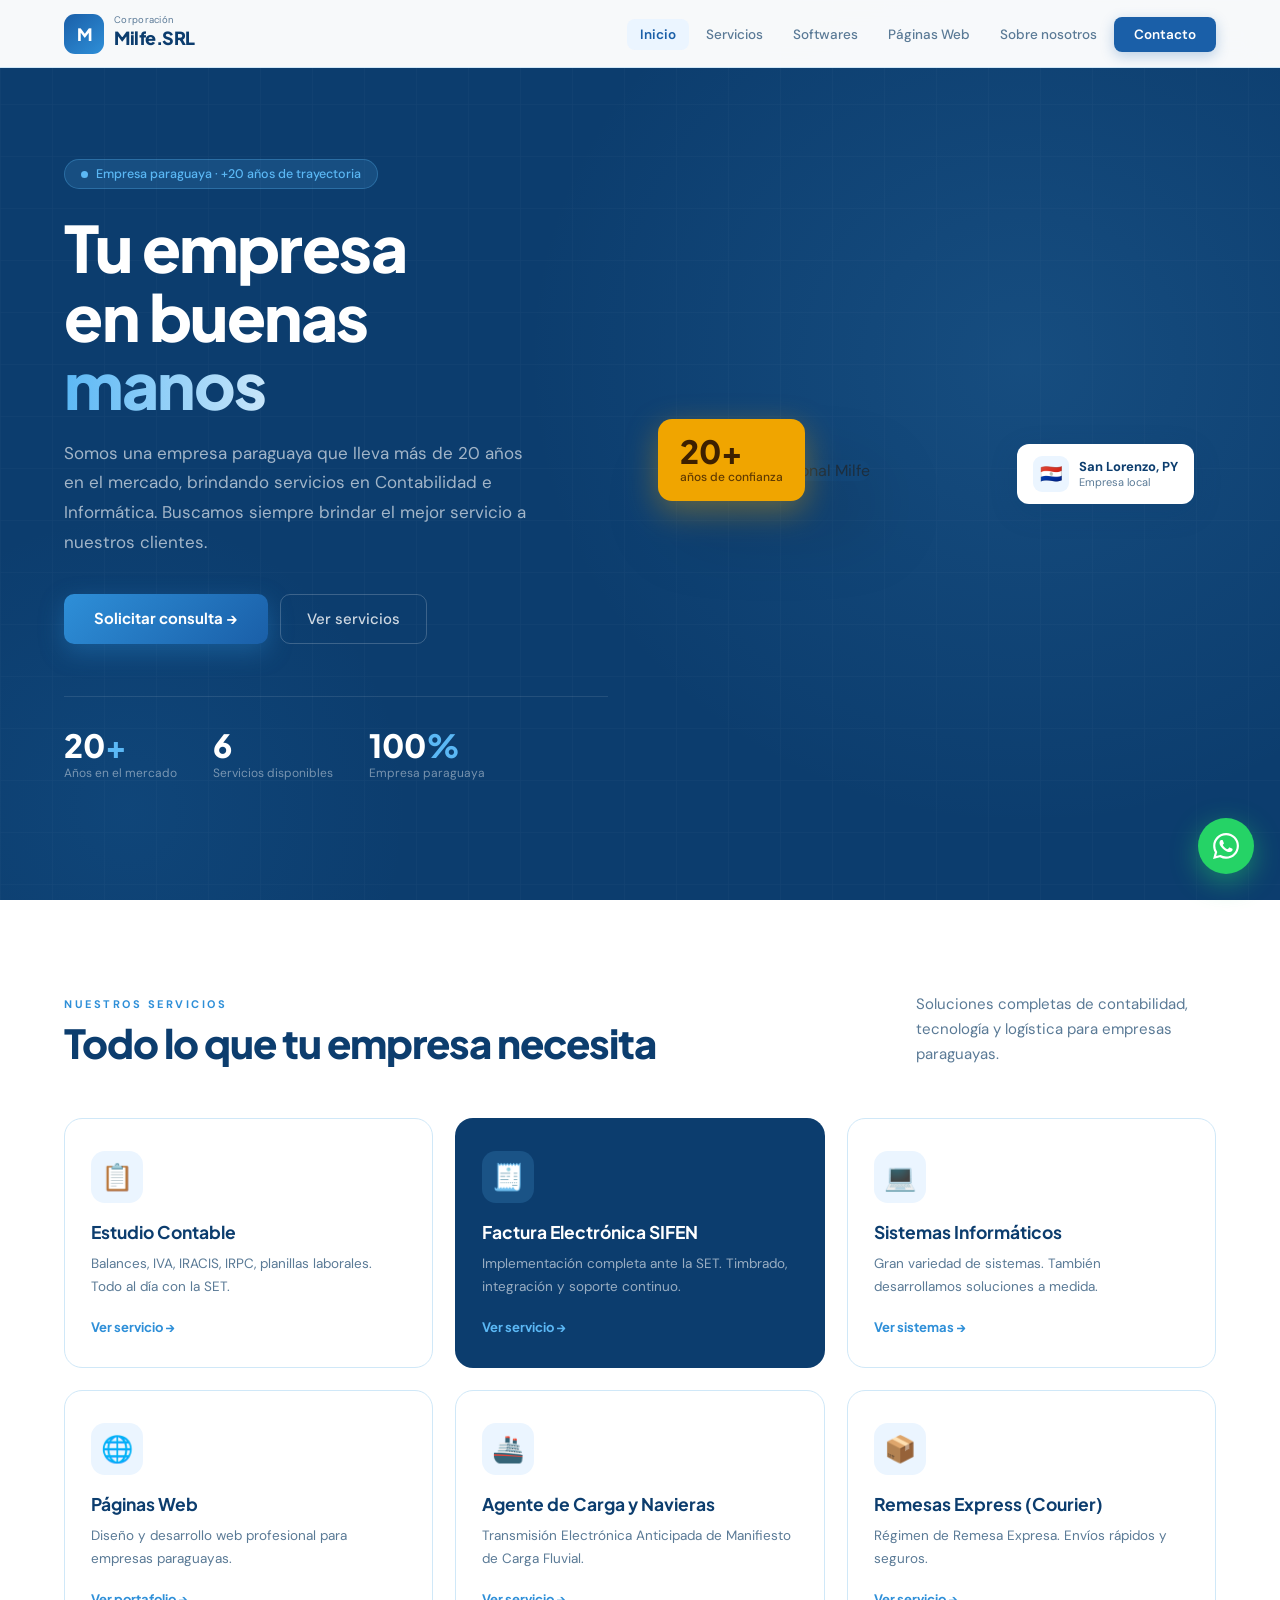
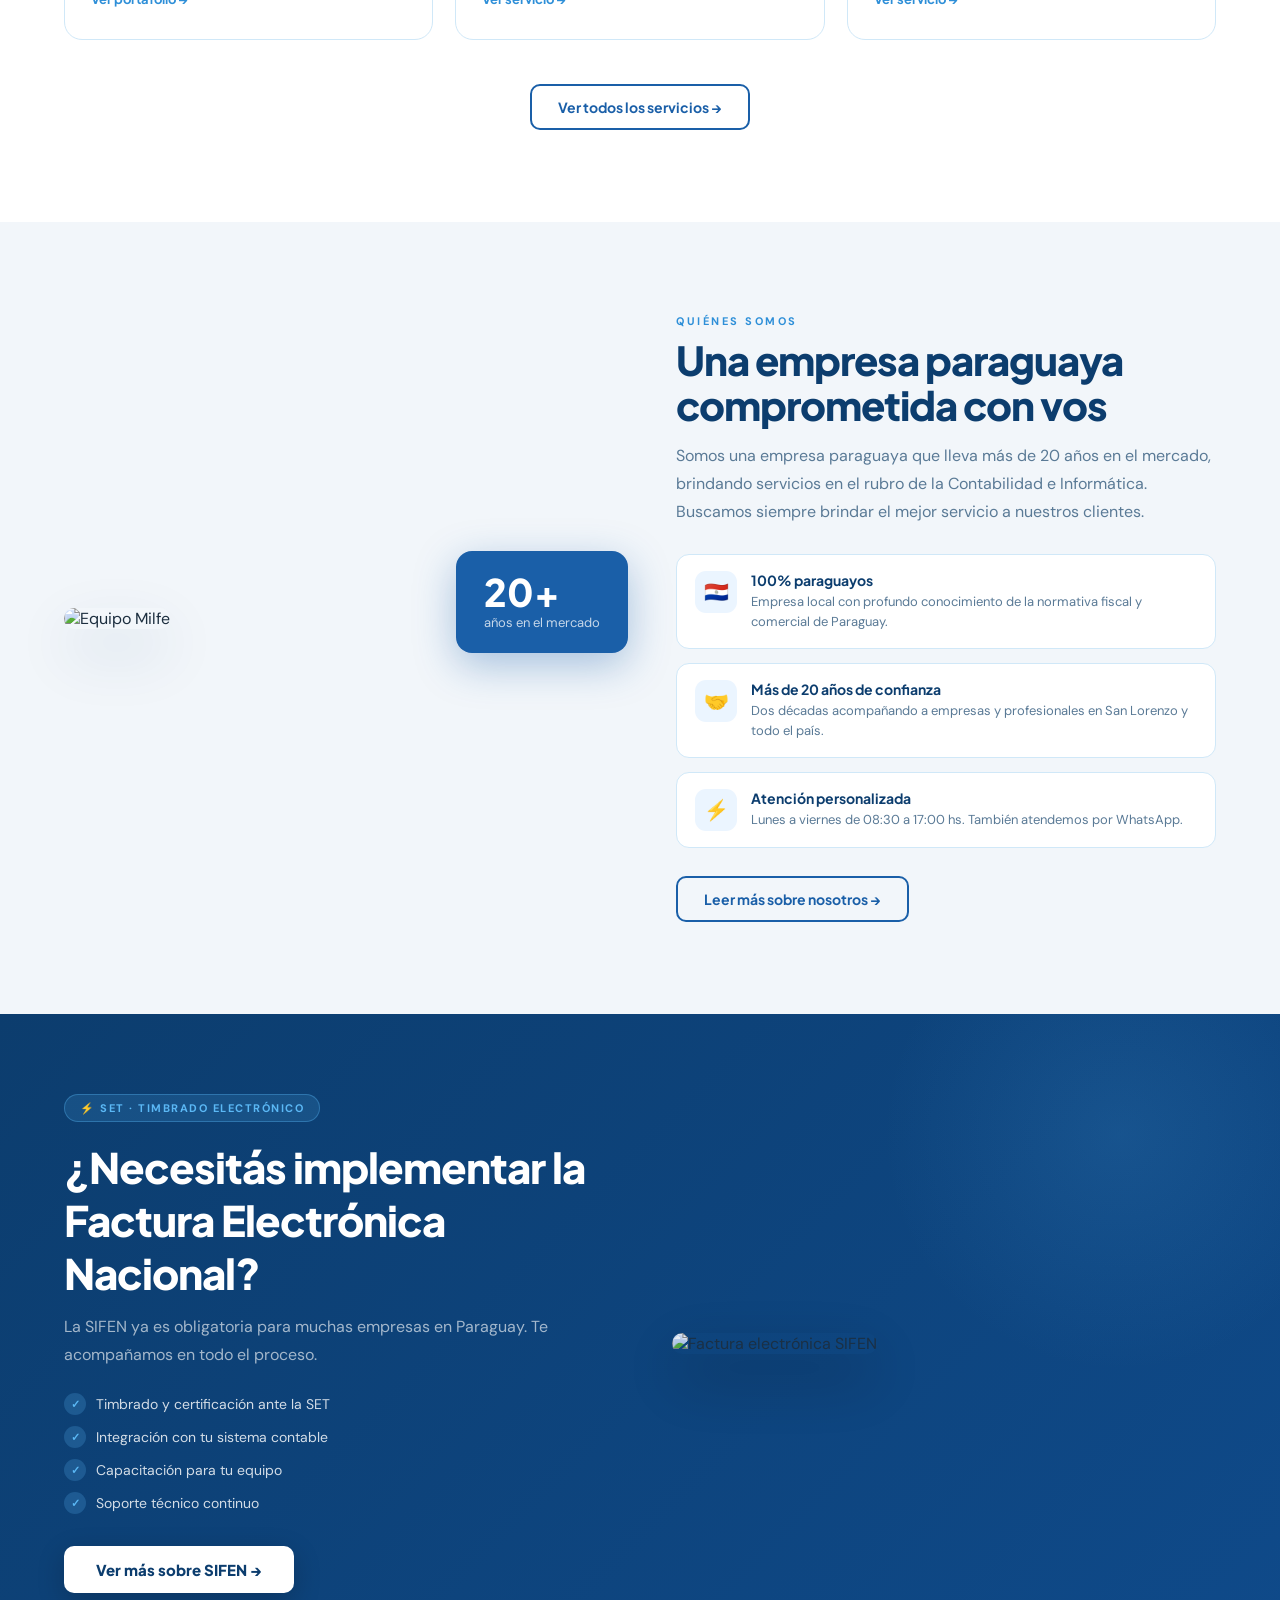
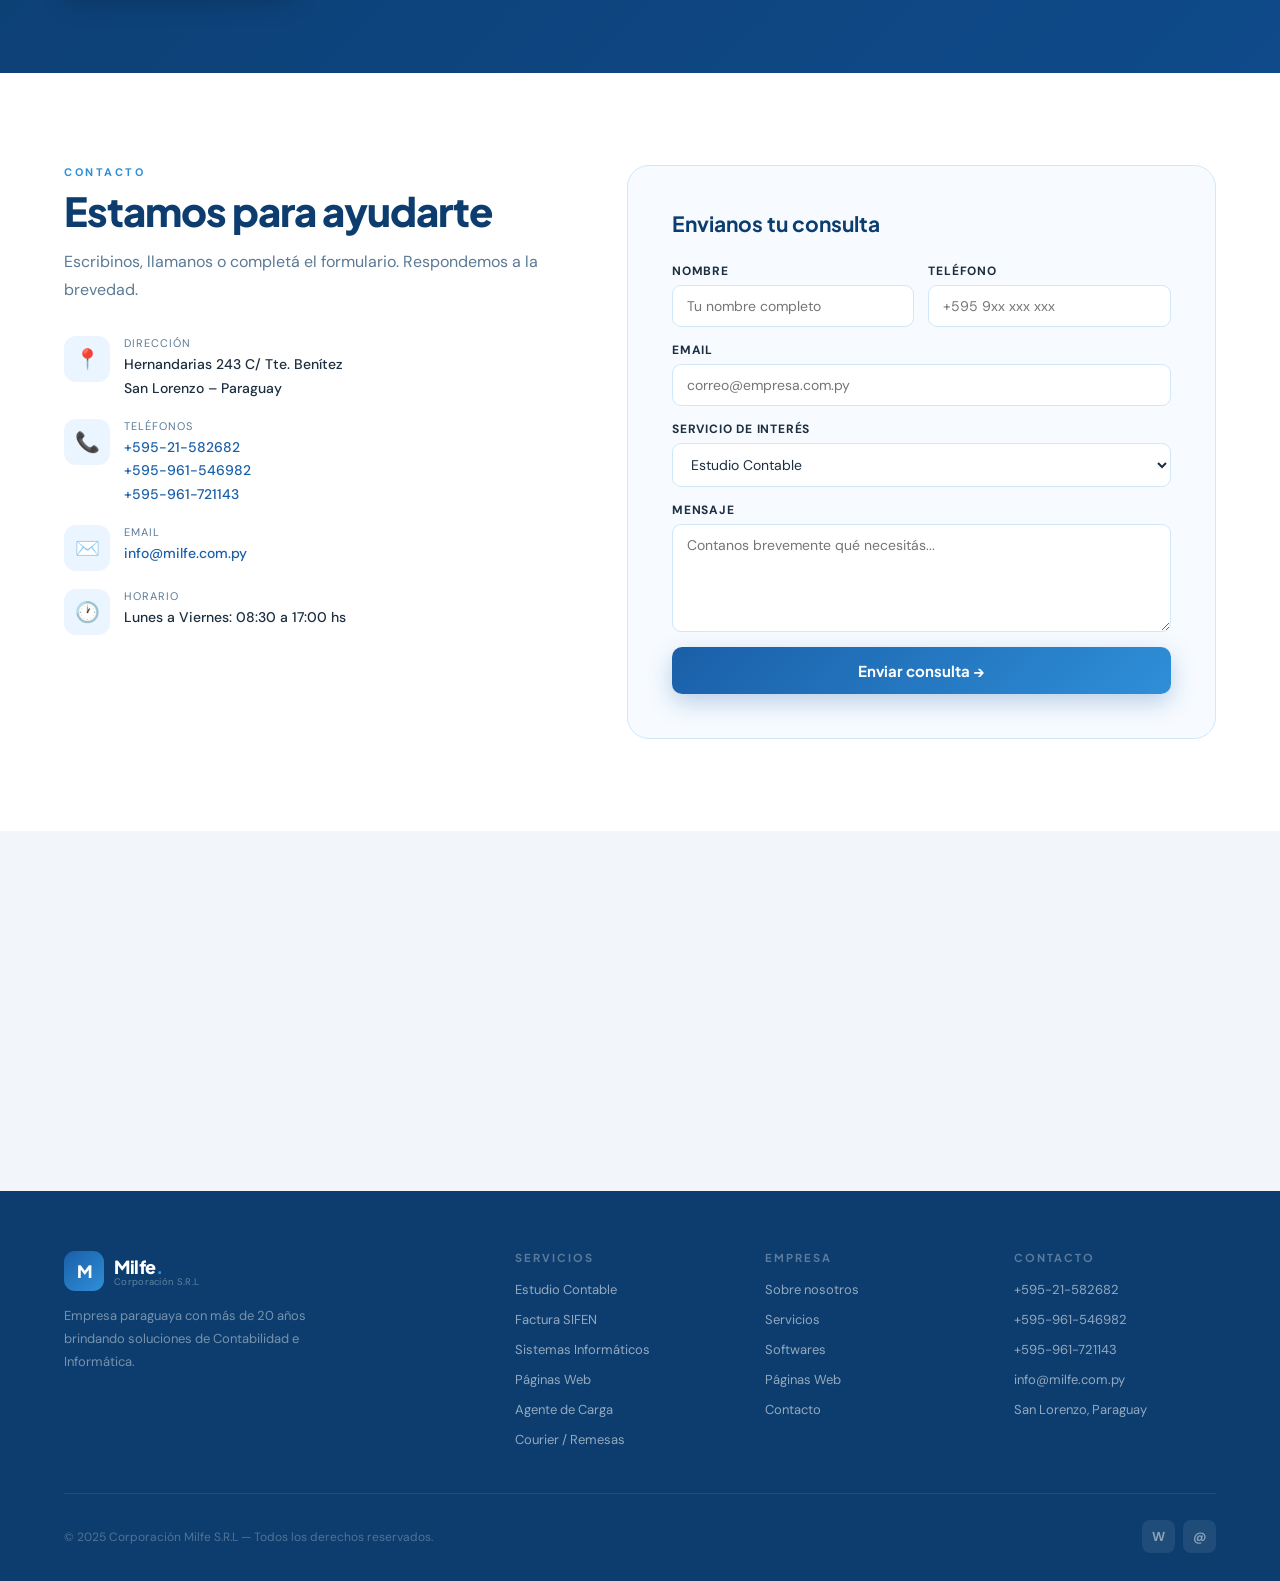
==== index.html @ 21659ebb "Change logo-sub class to logo-sub1 in index.html" ====
<!DOCTYPE html>
<html lang="es">
<head>
<meta charset="UTF-8">
<meta name="viewport" content="width=device-width, initial-scale=1.0">
<meta name="description" content="Corporación Milfe S.R.L - Más de 20 años brindando servicios de Contabilidad, Informática, SIFEN y desarrollo web en Paraguay.">
<title>Inicio | Corporación Milfe S.R.L</title>
<link rel="preconnect" href="https://fonts.googleapis.com">
<link href="https://fonts.googleapis.com/css2?family=Plus+Jakarta+Sans:wght@400;500;600;700;800&family=DM+Sans:ital,wght@0,300;0,400;0,500;1,400&display=swap" rel="stylesheet">
<link rel="stylesheet" href="milfe.css">
</head>
<body>
<a href="https://wa.me/595961546982" class="wa" target="_blank" title="WhatsApp">
  <svg viewBox="0 0 24 24"><path d="M17.472 14.382c-.297-.149-1.758-.867-2.03-.967-.273-.099-.471-.148-.67.15-.197.297-.767.966-.94 1.164-.173.199-.347.223-.644.075-.297-.15-1.255-.463-2.39-1.475-.883-.788-1.48-1.761-1.653-2.059-.173-.297-.018-.458.13-.606.134-.133.298-.347.446-.52.149-.174.198-.298.298-.497.099-.198.05-.371-.025-.52-.075-.149-.669-1.612-.916-2.207-.242-.579-.487-.5-.669-.51-.173-.008-.371-.01-.57-.01-.198 0-.52.074-.792.372-.272.297-1.04 1.016-1.04 2.479 0 1.462 1.065 2.875 1.213 3.074.149.198 2.096 3.2 5.077 4.487.709.306 1.262.489 1.694.625.712.227 1.36.195 1.871.118.571-.085 1.758-.719 2.006-1.413.248-.694.248-1.289.173-1.413-.074-.124-.272-.198-.57-.347m-5.421 7.403h-.004a9.87 9.87 0 01-5.031-1.378l-.361-.214-3.741.982.998-3.648-.235-.374a9.86 9.86 0 01-1.51-5.26c.001-5.45 4.436-9.884 9.888-9.884 2.64 0 5.122 1.03 6.988 2.898a9.825 9.825 0 012.893 6.994c-.003 5.45-4.437 9.884-9.885 9.884m8.413-18.297A11.815 11.815 0 0012.05 0C5.495 0 .16 5.335.157 11.892c0 2.096.547 4.142 1.588 5.945L.057 24l6.305-1.654a11.882 11.882 0 005.683 1.448h.005c6.554 0 11.89-5.335 11.893-11.893a11.821 11.821 0 00-3.48-8.413z"/></svg>
</a>

<nav id="nav">
  <a href="index.html" class="logo">
    <div class="logo-mark">M</div>
    <div>
      <span class="logo-sub">Corporación</span>
      <span class="logo-text">Milfe.<span class="logo-sub1">SRL</span></span>
    </div>
  </a>
  <ul class="nav-menu" id="navMenu">
    <li><a href="index.html" class="active">Inicio</a></li>
    <li><a href="servicios.html">Servicios</a></li>
    <li><a href="softwares.html">Softwares</a></li>
    <li><a href="paginas-web.html">Páginas Web</a></li>
    <li><a href="sobre-nosotros.html">Sobre nosotros</a></li>
    <li><a href="#contacto" class="nav-cta">Contacto</a></li>
  </ul>
  <div class="hamburger" id="hbg" onclick="toggleNav()">
    <span></span><span></span><span></span>
  </div>
</nav>

<!-- HERO -->
<section id="hero">
  <div class="hero-glow"></div>
  <div class="hero-grid-bg"></div>
  <div class="hero-left">
    <div class="hero-pill">
      <span class="hero-pill-dot"></span>
      Empresa paraguaya · +20 años de trayectoria
    </div>
    <h1>Tu empresa<br>en buenas<br><span>manos</span></h1>
    <p>Somos una empresa paraguaya que lleva más de 20 años en el mercado, brindando servicios en Contabilidad e Informática. Buscamos siempre brindar el mejor servicio a nuestros clientes.</p>
    <div class="hero-btns">
      <a href="#contacto" class="btn-primary-main">Solicitar consulta →</a>
      <a href="servicios.html" class="btn-ghost-main">Ver servicios</a>
    </div>
    <div class="hero-stats">
      <div><div class="stat-n">20<em>+</em></div><div class="stat-l">Años en el mercado</div></div>
      <div><div class="stat-n">6</div><div class="stat-l">Servicios disponibles</div></div>
      <div><div class="stat-n">100<em>%</em></div><div class="stat-l">Empresa paraguaya</div></div>
    </div>
  </div>
  <div class="hero-right">
    <div class="hero-img-wrap">
      <img src="https://images.unsplash.com/photo-1521791136064-7986c2920216?w=900&q=85" alt="Equipo profesional Milfe">
      <div class="hero-badge-float"><div class="hbf-n">20+</div><div class="hbf-l">años de confianza</div></div>
      <div class="hero-trust">
        <div class="ht-ico">🇵🇾</div>
        <div><div class="ht-t">San Lorenzo, PY</div><div class="ht-s">Empresa local</div></div>
      </div>
    </div>
  </div>
</section>

<!-- SERVICIOS PREVIEW -->
<section id="servicios-preview">
  <div class="wrap">
    <div class="svc-top">
      <div>
        <span class="sec-tag">Nuestros servicios</span>
        <h2 class="sec-h">Todo lo que tu empresa necesita</h2>
      </div>
      <p style="max-width:300px;font-size:15px;color:var(--muted);line-height:1.65">Soluciones completas de contabilidad, tecnología y logística para empresas paraguayas.</p>
    </div>
    <div class="svc-grid">
      <a href="servicios.html#contable" class="svc-card reveal">
        <div class="svc-ico">📋</div>
        <h3>Estudio Contable</h3>
        <p>Balances, IVA, IRACIS, IRPC, planillas laborales. Todo al día con la SET.</p>
        <span class="svc-link">Ver servicio →</span>
      </a>
      <a href="servicios.html#sifen" class="svc-card featured reveal">
        <div class="svc-ico">🧾</div>
        <h3>Factura Electrónica SIFEN</h3>
        <p>Implementación completa ante la SET. Timbrado, integración y soporte continuo.</p>
        <span class="svc-link">Ver servicio →</span>
      </a>
      <a href="softwares.html" class="svc-card reveal">
        <div class="svc-ico">💻</div>
        <h3>Sistemas Informáticos</h3>
        <p>Gran variedad de sistemas. También desarrollamos soluciones a medida.</p>
        <span class="svc-link">Ver sistemas →</span>
      </a>
      <a href="paginas-web.html" class="svc-card reveal">
        <div class="svc-ico">🌐</div>
        <h3>Páginas Web</h3>
        <p>Diseño y desarrollo web profesional para empresas paraguayas.</p>
        <span class="svc-link">Ver portafolio →</span>
      </a>
      <a href="servicios.html#carga" class="svc-card reveal">
        <div class="svc-ico">🚢</div>
        <h3>Agente de Carga y Navieras</h3>
        <p>Transmisión Electrónica Anticipada de Manifiesto de Carga Fluvial.</p>
        <span class="svc-link">Ver servicio →</span>
      </a>
      <a href="servicios.html#courier" class="svc-card reveal">
        <div class="svc-ico">📦</div>
        <h3>Remesas Express (Courier)</h3>
        <p>Régimen de Remesa Expresa. Envíos rápidos y seguros.</p>
        <span class="svc-link">Ver servicio →</span>
      </a>
    </div>
    <div style="text-align:center;margin-top:44px">
      <a href="servicios.html" class="btn-outline-blue">Ver todos los servicios →</a>
    </div>
  </div>
</section>

<!-- SOBRE NOSOTROS PREVIEW -->
<section id="nosotros-preview" style="background:var(--warm)">
  <div class="wrap">
    <div class="nos-grid">
      <div class="nos-img-wrap reveal">
        <img src="https://images.unsplash.com/photo-1600880292203-757bb62b4baf?w=800&q=80" alt="Equipo Milfe">
        <div class="nos-float"><div class="nf-n">20+</div><div class="nf-l">años en el mercado</div></div>
      </div>
      <div class="reveal">
        <span class="sec-tag">Quiénes somos</span>
        <h2 class="sec-h">Una empresa paraguaya comprometida con vos</h2>
        <p class="sec-p">Somos una empresa paraguaya que lleva más de 20 años en el mercado, brindando servicios en el rubro de la Contabilidad e Informática. Buscamos siempre brindar el mejor servicio a nuestros clientes.</p>
        <div class="pillars">
          <div class="pillar">
            <div class="pl-ico">🇵🇾</div>
            <div><h4>100% paraguayos</h4><p>Empresa local con profundo conocimiento de la normativa fiscal y comercial de Paraguay.</p></div>
          </div>
          <div class="pillar">
            <div class="pl-ico">🤝</div>
            <div><h4>Más de 20 años de confianza</h4><p>Dos décadas acompañando a empresas y profesionales en San Lorenzo y todo el país.</p></div>
          </div>
          <div class="pillar">
            <div class="pl-ico">⚡</div>
            <div><h4>Atención personalizada</h4><p>Lunes a viernes de 08:30 a 17:00 hs. También atendemos por WhatsApp.</p></div>
          </div>
        </div>
        <a href="sobre-nosotros.html" class="btn-outline-blue" style="margin-top:28px;display:inline-flex">Leer más sobre nosotros →</a>
      </div>
    </div>
  </div>
</section>

<!-- SIFEN BANNER -->
<section id="sifen-banner" style="background:linear-gradient(135deg,var(--navy) 0%,#0F4A8A 100%);padding:80px 5%;position:relative;overflow:hidden">
  <div style="position:absolute;top:-120px;right:-80px;width:480px;height:480px;border-radius:50%;background:radial-gradient(circle,rgba(91,184,245,.12) 0%,transparent 70%)"></div>
  <div class="wrap">
    <div class="sifen-inner">
      <div class="reveal">
        <div class="sifen-tag">⚡ SET · Timbrado electrónico</div>
        <h2>¿Necesitás implementar la Factura Electrónica Nacional?</h2>
        <p>La SIFEN ya es obligatoria para muchas empresas en Paraguay. Te acompañamos en todo el proceso.</p>
        <div class="sifen-checks">
          <div class="sc">Timbrado y certificación ante la SET</div>
          <div class="sc">Integración con tu sistema contable</div>
          <div class="sc">Capacitación para tu equipo</div>
          <div class="sc">Soporte técnico continuo</div>
        </div>
        <a href="servicios.html#sifen" class="btn-sifen">Ver más sobre SIFEN →</a>
      </div>
      <div class="sifen-img-wrap reveal">
        <img src="https://images.unsplash.com/photo-1554224155-6726b3ff858f?w=800&q=80" alt="Factura electrónica SIFEN">
      </div>
    </div>
  </div>
</section>

<!-- CONTACTO -->
<section id="contacto">
  <div class="wrap">
    <div class="contact-grid">
      <div class="reveal">
        <span class="sec-tag">Contacto</span>
        <h2 class="sec-h">Estamos para ayudarte</h2>
        <p class="sec-p">Escribinos, llamanos o completá el formulario. Respondemos a la brevedad.</p>
        <div class="contact-items">
          <div class="ci"><div class="ci-ico">📍</div><div><div class="ci-lbl">Dirección</div><div class="ci-val">Hernandarias 243 C/ Tte. Benítez<br>San Lorenzo – Paraguay</div></div></div>
          <div class="ci"><div class="ci-ico">📞</div><div><div class="ci-lbl">Teléfonos</div><div class="ci-val"><a href="tel:+59521582682">+595-21-582682</a><br><a href="tel:+595961546982">+595-961-546982</a><br><a href="tel:+595961721143">+595-961-721143</a></div></div></div>
          <div class="ci"><div class="ci-ico">✉️</div><div><div class="ci-lbl">Email</div><div class="ci-val"><a href="mailto:info@milfe.com.py">info@milfe.com.py</a></div></div></div>
          <div class="ci"><div class="ci-ico">🕐</div><div><div class="ci-lbl">Horario</div><div class="ci-val">Lunes a Viernes: 08:30 a 17:00 hs</div></div></div>
        </div>
      </div>
      <div class="cform reveal">
        <h3>Envianos tu consulta</h3>
        <div class="frow">
          <div class="fg"><label>Nombre</label><input type="text" placeholder="Tu nombre completo"></div>
          <div class="fg"><label>Teléfono</label><input type="tel" placeholder="+595 9xx xxx xxx"></div>
        </div>
        <div class="fg"><label>Email</label><input type="email" placeholder="correo@empresa.com.py"></div>
        <div class="fg"><label>Servicio de interés</label>
          <select>
            <option>Estudio Contable</option>
            <option>Factura Electrónica SIFEN</option>
            <option>Sistemas Informáticos</option>
            <option>Páginas Web</option>
            <option>Agente de Carga</option>
            <option>Courier / Remesas</option>
            <option>Otro</option>
          </select>
        </div>
        <div class="fg"><label>Mensaje</label><textarea placeholder="Contanos brevemente qué necesitás..."></textarea></div>
        <button class="fsub" onclick="enviarForm()">Enviar consulta →</button>
      </div>
    </div>
  </div>
</section>

<div class="mapa"><iframe src="https://maps.google.com/maps?q=Hernandarias+243+Tte+Benitez+San+Lorenzo+Paraguay&t=m&z=16&output=embed" allowfullscreen loading="lazy"></iframe></div>

<footer>
  <div class="wrap">
    <div class="foot-grid">
      <div class="fb-brand">
        <a href="index.html" class="logo"><div class="logo-mark">M</div><div><span class="logo-text" style="color:white">Milfe<em>.</em></span><span class="logo-sub" style="color:rgba(255,255,255,.35)">Corporación S.R.L</span></div></a>
        <p>Empresa paraguaya con más de 20 años brindando soluciones de Contabilidad e Informática.</p>
      </div>
      <div class="fc"><h5>Servicios</h5><ul>
        <li><a href="servicios.html#contable">Estudio Contable</a></li>
        <li><a href="servicios.html#sifen">Factura SIFEN</a></li>
        <li><a href="softwares.html">Sistemas Informáticos</a></li>
        <li><a href="paginas-web.html">Páginas Web</a></li>
        <li><a href="servicios.html#carga">Agente de Carga</a></li>
        <li><a href="servicios.html#courier">Courier / Remesas</a></li>
      </ul></div>
      <div class="fc"><h5>Empresa</h5><ul>
        <li><a href="sobre-nosotros.html">Sobre nosotros</a></li>
        <li><a href="servicios.html">Servicios</a></li>
        <li><a href="softwares.html">Softwares</a></li>
        <li><a href="paginas-web.html">Páginas Web</a></li>
        <li><a href="#contacto">Contacto</a></li>
      </ul></div>
      <div class="fc"><h5>Contacto</h5><ul>
        <li><a href="tel:+59521582682">+595-21-582682</a></li>
        <li><a href="tel:+595961546982">+595-961-546982</a></li>
        <li><a href="tel:+595961721143">+595-961-721143</a></li>
        <li><a href="mailto:info@milfe.com.py">info@milfe.com.py</a></li>
        <li><a>San Lorenzo, Paraguay</a></li>
      </ul></div>
    </div>
    <div class="foot-bottom">
      <span>© 2025 Corporación Milfe S.R.L — Todos los derechos reservados.</span>
      <div class="socials"><a href="https://wa.me/595961546982" class="sb" target="_blank">W</a><a href="mailto:info@milfe.com.py" class="sb">@</a></div>
    </div>
  </div>
</footer>
<script src="milfe.js"></script>
</body>
</html>
---- milfe.css ----
*{margin:0;padding:0;box-sizing:border-box}
html{scroll-behavior:smooth}
:root{
  --navy:#0C3D6E;--blue:#1A5FA8;--sky:#2E8FD8;
  --celeste:#5BB8F5;--pale:#C8E6FA;--light:#EBF5FF;
  --cream:#F7FBFF;--white:#FFFFFF;--warm:#F2F6FA;
  --text:#1C2E3F;--muted:#5A7A96;--border:#D0E8F8;
  --amber:#F0A500;--amber-light:#FFF3D6;
}
body{font-family:'DM Sans',sans-serif;color:var(--text);background:var(--white);overflow-x:hidden}
h1,h2,h3,h4,h5,.brand,.logo-text{font-family:'Plus Jakarta Sans',sans-serif}
a{text-decoration:none}

/* NAV */
nav{position:fixed;top:0;left:0;right:0;z-index:200;height:68px;padding:0 5%;display:flex;align-items:center;justify-content:space-between;background:rgba(255,255,255,.97);border-bottom:1.5px solid var(--border);backdrop-filter:blur(16px);transition:box-shadow .3s}
nav.up{box-shadow:0 4px 24px rgba(12,61,110,.10)}
.logo{display:flex;align-items:center;gap:10px;text-decoration:none}
.logo-mark{width:40px;height:40px;border-radius:11px;background:linear-gradient(140deg,var(--blue),var(--sky));display:flex;align-items:center;justify-content:center;font-family:'Plus Jakarta Sans',sans-serif;font-weight:800;color:white;font-size:17px;letter-spacing:-1px}
.logo-text{font-size:18px;font-weight:800;color:var(--navy);letter-spacing:-.5px}
.logo-text em{color:var(--sky);font-style:normal}
.logo-sub{font-size:9.5px;color:var(--muted);font-weight:400;display:block;letter-spacing:.3px;margin-top:-3px}
.nav-menu{display:flex;align-items:center;gap:4px;list-style:none}
.nav-menu a{font-size:13.5px;font-weight:500;color:var(--muted);padding:7px 13px;border-radius:8px;transition:color .2s,background .2s}
.nav-menu a:hover,.nav-menu a.active{color:var(--blue);background:var(--light)}
.nav-menu a.active{font-weight:600}
.nav-cta{background:var(--blue)!important;color:white!important;padding:9px 20px!important;font-weight:600!important;box-shadow:0 4px 14px rgba(26,95,168,.28);transition:background .2s,transform .15s!important}
.nav-cta:hover{background:var(--navy)!important;transform:translateY(-1px)!important;color:white!important}
.hamburger{display:none;flex-direction:column;gap:5px;cursor:pointer;padding:4px}
.hamburger span{width:23px;height:2px;background:var(--navy);border-radius:2px;transition:.3s}

/* HERO */
#hero{min-height:100vh;display:grid;grid-template-columns:1fr 1fr;align-items:center;padding:100px 5% 60px;background:var(--navy);position:relative;overflow:hidden}
.hero-glow{position:absolute;inset:0;pointer-events:none;background:radial-gradient(ellipse 60% 80% at 80% 40%,rgba(91,184,245,.13) 0%,transparent 65%),radial-gradient(ellipse 40% 60% at 10% 90%,rgba(46,143,216,.10) 0%,transparent 55%)}
.hero-grid-bg{position:absolute;inset:0;opacity:.03;background-image:linear-gradient(rgba(255,255,255,.6) 1px,transparent 1px),linear-gradient(90deg,rgba(255,255,255,.6) 1px,transparent 1px);background-size:52px 52px}
.hero-left{position:relative;z-index:1;padding-right:32px}
.hero-pill{display:inline-flex;align-items:center;gap:8px;background:rgba(91,184,245,.14);border:1px solid rgba(91,184,245,.3);color:var(--celeste);padding:6px 16px;border-radius:100px;font-size:12.5px;font-weight:500;margin-bottom:24px;animation:fadeUp .7s ease both}
.hero-pill-dot{width:7px;height:7px;border-radius:50%;background:var(--celeste);animation:blink 2s infinite}
@keyframes blink{0%,100%{opacity:1}50%{opacity:.3}}
.hero-left h1{font-size:clamp(36px,5vw,64px);font-weight:800;line-height:1.07;letter-spacing:-1.5px;color:white;margin-bottom:20px;animation:fadeUp .7s .1s ease both}
.hero-left h1 span{background:linear-gradient(90deg,var(--celeste),var(--pale));-webkit-background-clip:text;-webkit-text-fill-color:transparent;background-clip:text}
.hero-left p{font-size:17px;line-height:1.75;color:rgba(255,255,255,.62);max-width:480px;margin-bottom:36px;animation:fadeUp .7s .18s ease both}
.hero-btns{display:flex;gap:12px;flex-wrap:wrap;animation:fadeUp .7s .26s ease both}
.btn-primary-main{background:linear-gradient(135deg,var(--sky),var(--blue));color:white;padding:14px 30px;border-radius:10px;font-family:'Plus Jakarta Sans',sans-serif;font-weight:700;font-size:15px;box-shadow:0 8px 24px rgba(46,143,216,.35);transition:transform .2s,box-shadow .2s;display:inline-block}
.btn-primary-main:hover{transform:translateY(-2px);box-shadow:0 14px 32px rgba(46,143,216,.45)}
.btn-ghost-main{color:rgba(255,255,255,.8);padding:14px 26px;border-radius:10px;font-weight:500;font-size:15px;border:1px solid rgba(255,255,255,.2);transition:background .2s;display:inline-block}
.btn-ghost-main:hover{background:rgba(255,255,255,.08)}
.hero-stats{display:flex;gap:36px;margin-top:52px;padding-top:32px;border-top:1px solid rgba(255,255,255,.1);animation:fadeUp .7s .34s ease both;flex-wrap:wrap}
.stat-n{font-family:'Plus Jakarta Sans',sans-serif;font-size:32px;font-weight:800;color:white;line-height:1}
.stat-n em{color:var(--celeste);font-style:normal}
.stat-l{font-size:12px;color:rgba(255,255,255,.44);margin-top:4px}
.hero-right{position:relative;z-index:1;display:flex;align-items:center;justify-content:center;animation:fadeLeft .9s .2s ease both}
.hero-img-wrap{position:relative;width:100%;max-width:500px}
.hero-img-wrap img{width:100%;border-radius:20px;box-shadow:0 32px 80px rgba(0,0,0,.35);object-fit:cover;height:420px}
.hero-badge-float{position:absolute;bottom:-20px;left:-20px;background:var(--amber);color:#3D2000;padding:16px 22px;border-radius:14px;box-shadow:0 10px 32px rgba(240,165,0,.38)}
.hbf-n{font-family:'Plus Jakarta Sans',sans-serif;font-size:32px;font-weight:800;line-height:1}
.hbf-l{font-size:12px;font-weight:500;margin-top:2px;opacity:.8}
.hero-trust{position:absolute;top:-16px;right:-16px;background:white;padding:12px 16px;border-radius:12px;box-shadow:0 8px 28px rgba(12,61,110,.18);display:flex;align-items:center;gap:10px}
.ht-ico{width:36px;height:36px;border-radius:9px;background:var(--light);display:flex;align-items:center;justify-content:center;font-size:18px}
.ht-t{font-size:13px;font-weight:700;color:var(--navy)}
.ht-s{font-size:11px;color:var(--muted)}
@keyframes fadeUp{from{opacity:0;transform:translateY(20px)}to{opacity:1;transform:none}}
@keyframes fadeLeft{from{opacity:0;transform:translateX(28px)}to{opacity:1;transform:none}}

/* PAGE HERO (páginas internas) */
.page-hero{padding:120px 5% 72px;background:var(--navy);position:relative;overflow:hidden}
.page-hero-glow{position:absolute;inset:0;pointer-events:none;background:radial-gradient(ellipse 70% 80% at 80% 50%,rgba(91,184,245,.14) 0%,transparent 65%)}
.page-hero-content{position:relative;z-index:1;max-width:680px}
.page-hero .breadcrumb{display:flex;align-items:center;gap:6px;margin-bottom:16px;font-size:13px;color:rgba(255,255,255,.45)}
.page-hero .breadcrumb a{color:var(--celeste);transition:color .2s}
.page-hero .breadcrumb a:hover{color:white}
.page-hero .breadcrumb span{opacity:.5}
.page-hero h1{font-size:clamp(32px,5vw,56px);font-weight:800;color:white;letter-spacing:-1.5px;line-height:1.1;margin-bottom:16px}
.page-hero h1 span{background:linear-gradient(90deg,var(--celeste),var(--pale));-webkit-background-clip:text;-webkit-text-fill-color:transparent;background-clip:text}
.page-hero p{font-size:17px;color:rgba(255,255,255,.62);line-height:1.75;max-width:560px}

/* SECTIONS */
section{padding:92px 5%}
.wrap{max-width:1180px;margin:0 auto}
.sec-tag{font-size:11px;font-weight:700;letter-spacing:2.5px;text-transform:uppercase;color:var(--sky);margin-bottom:10px;display:block}
.sec-h{font-size:clamp(26px,3.5vw,40px);font-weight:800;color:var(--navy);letter-spacing:-1px;line-height:1.12}
.sec-p{font-size:16px;color:var(--muted);line-height:1.75;margin-top:14px;max-width:540px}
.sec-center{text-align:center}
.sec-center .sec-p{margin:14px auto 0}

/* SERVICIOS */
.svc-top{display:flex;justify-content:space-between;align-items:flex-end;margin-bottom:52px;gap:24px;flex-wrap:wrap}
.svc-grid{display:grid;grid-template-columns:repeat(3,1fr);gap:22px}
.svc-card{border-radius:18px;border:1.5px solid var(--border);background:var(--white);display:flex;flex-direction:column;padding:32px 26px;position:relative;overflow:hidden;transition:transform .25s,box-shadow .25s,border-color .25s;color:inherit}
.svc-card::before{content:'';position:absolute;inset:0;opacity:0;background:linear-gradient(135deg,var(--light),rgba(91,184,245,.08));transition:opacity .3s}
.svc-card:hover{transform:translateY(-6px);box-shadow:0 20px 50px rgba(12,61,110,.09);border-color:var(--celeste)}
.svc-card:hover::before{opacity:1}
.svc-card.featured{background:var(--navy);border-color:transparent;color:white}
.svc-ico{width:52px;height:52px;border-radius:14px;background:var(--light);display:flex;align-items:center;justify-content:center;font-size:26px;margin-bottom:18px;position:relative;z-index:1}
.svc-card.featured .svc-ico{background:rgba(91,184,245,.18)}
.svc-card h3{font-size:17.5px;font-weight:700;color:var(--navy);margin-bottom:10px;position:relative;z-index:1}
.svc-card.featured h3{color:white}
.svc-card p{font-size:13.5px;color:var(--muted);line-height:1.7;flex:1;position:relative;z-index:1}
.svc-card.featured p{color:rgba(255,255,255,.58)}
.svc-link{display:inline-flex;align-items:center;gap:5px;margin-top:20px;font-size:13px;font-weight:700;color:var(--sky);font-family:'Plus Jakarta Sans',sans-serif;transition:gap .2s;position:relative;z-index:1}
.svc-card.featured .svc-link{color:var(--celeste)}
.svc-card:hover .svc-link{gap:9px}

/* SERVICIO DETALLE */
.svc-detail{display:grid;grid-template-columns:1fr 1fr;gap:64px;align-items:center;margin-bottom:80px;padding-bottom:80px;border-bottom:1.5px solid var(--border)}
.svc-detail:last-child{border-bottom:none;margin-bottom:0;padding-bottom:0}
.svc-detail.reverse .svc-detail-img{order:2}
.svc-detail.reverse .svc-detail-content{order:1}
.svc-detail-img img{width:100%;border-radius:20px;object-fit:cover;height:380px;box-shadow:0 20px 50px rgba(12,61,110,.13)}
.svc-detail-content .svc-ico-lg{width:60px;height:60px;border-radius:16px;background:var(--light);display:flex;align-items:center;justify-content:center;font-size:30px;margin-bottom:18px}
.svc-detail-content h3{font-size:28px;font-weight:800;color:var(--navy);letter-spacing:-.8px;margin-bottom:12px}
.svc-detail-content p{font-size:15px;color:var(--muted);line-height:1.75;margin-bottom:16px}
.check-list{list-style:none;display:flex;flex-direction:column;gap:10px;margin-bottom:24px}
.check-list li{display:flex;align-items:flex-start;gap:10px;font-size:14px;color:var(--text)}
.check-list li::before{content:'✓';width:22px;height:22px;border-radius:50%;background:var(--light);color:var(--blue);display:inline-flex;align-items:center;justify-content:center;font-size:11px;font-weight:800;flex-shrink:0;margin-top:1px}

/* SOBRE NOSOTROS */
.nos-grid{display:grid;grid-template-columns:1fr 1fr;gap:72px;align-items:center}
.nos-img-wrap{position:relative}
.nos-img-wrap img{width:100%;border-radius:20px;object-fit:cover;height:460px;box-shadow:0 24px 60px rgba(12,61,110,.14)}
.nos-float{position:absolute;bottom:-24px;right:-24px;background:var(--blue);color:white;padding:22px 28px;border-radius:16px;box-shadow:0 12px 40px rgba(26,95,168,.35)}
.nf-n{font-family:'Plus Jakarta Sans',sans-serif;font-size:38px;font-weight:800;line-height:1}
.nf-l{font-size:13px;opacity:.75;margin-top:3px}
.pillars{display:flex;flex-direction:column;gap:14px;margin-top:28px}
.pillar{display:flex;gap:14px;align-items:flex-start;padding:16px 18px;background:white;border-radius:13px;border:1px solid var(--border);transition:transform .25s,box-shadow .25s}
.pillar:hover{transform:translateX(5px);box-shadow:0 6px 24px rgba(12,61,110,.07)}
.pl-ico{width:42px;height:42px;border-radius:11px;flex-shrink:0;background:var(--light);display:flex;align-items:center;justify-content:center;font-size:20px}
.pillar h4{font-size:14px;font-weight:700;color:var(--navy);margin-bottom:3px}
.pillar p{font-size:13px;color:var(--muted);line-height:1.55}
.btn-outline-blue{display:inline-flex;align-items:center;gap:8px;padding:12px 26px;border-radius:10px;border:2px solid var(--blue);color:var(--blue);font-family:'Plus Jakarta Sans',sans-serif;font-weight:700;font-size:14px;transition:background .2s,color .2s}
.btn-outline-blue:hover{background:var(--blue);color:white}

/* SIFEN */
.sifen-inner{display:grid;grid-template-columns:1fr 1fr;gap:64px;align-items:center}
.sifen-tag{display:inline-flex;align-items:center;gap:8px;background:rgba(91,184,245,.15);border:1px solid rgba(91,184,245,.35);color:var(--celeste);padding:6px 15px;border-radius:100px;font-size:11px;font-weight:700;letter-spacing:1.5px;text-transform:uppercase;margin-bottom:18px}
#sifen-banner h2,#sifen-section h2{font-size:clamp(26px,3.5vw,42px);font-weight:800;color:white;letter-spacing:-1px;margin-bottom:14px}
#sifen-banner p,#sifen-section p{font-size:16px;color:rgba(255,255,255,.62);line-height:1.75;margin-bottom:24px}
.sifen-checks{display:flex;flex-direction:column;gap:11px;margin-bottom:32px}
.sc{display:flex;align-items:center;gap:10px;font-size:14px;color:rgba(255,255,255,.82)}
.sc::before{content:'✓';width:22px;height:22px;border-radius:50%;background:rgba(91,184,245,.22);color:var(--celeste);display:inline-flex;align-items:center;justify-content:center;font-size:11px;font-weight:800;flex-shrink:0}
.btn-sifen{background:white;color:var(--navy);padding:14px 32px;border-radius:10px;font-family:'Plus Jakarta Sans',sans-serif;font-weight:800;font-size:15px;box-shadow:0 8px 28px rgba(0,0,0,.2);transition:transform .2s;display:inline-block}
.btn-sifen:hover{transform:translateY(-2px)}
.sifen-img-wrap img{width:100%;border-radius:20px;object-fit:cover;height:380px;box-shadow:0 24px 60px rgba(0,0,0,.3);opacity:.9}

/* CARDS GRILLA GENÉRICA */
.cards-grid{display:grid;grid-template-columns:repeat(3,1fr);gap:24px}
.info-card{background:white;border-radius:18px;border:1.5px solid var(--border);padding:32px 26px;transition:transform .25s,box-shadow .25s}
.info-card:hover{transform:translateY(-5px);box-shadow:0 18px 44px rgba(12,61,110,.09)}
.info-card .ic-ico{width:52px;height:52px;border-radius:14px;background:var(--light);display:flex;align-items:center;justify-content:center;font-size:26px;margin-bottom:16px}
.info-card h4{font-size:16px;font-weight:700;color:var(--navy);margin-bottom:8px}
.info-card p{font-size:13.5px;color:var(--muted);line-height:1.65}

/* CONTACTO */
.contact-grid{display:grid;grid-template-columns:1fr 1.2fr;gap:72px;align-items:start}
.contact-items{display:flex;flex-direction:column;gap:18px;margin-top:32px}
.ci{display:flex;gap:14px;align-items:flex-start}
.ci-ico{width:46px;height:46px;border-radius:12px;flex-shrink:0;background:var(--light);display:flex;align-items:center;justify-content:center;font-size:20px}
.ci-lbl{font-size:11px;color:var(--muted);text-transform:uppercase;letter-spacing:1px;margin-bottom:3px}
.ci-val{font-size:14px;font-weight:500;color:var(--text);line-height:1.7}
.ci-val a{color:var(--blue)}
.ci-val a:hover{text-decoration:underline}
.cform{background:var(--cream);border-radius:22px;padding:44px;border:1.5px solid var(--border)}
.cform h3{font-size:21px;font-weight:700;color:var(--navy);margin-bottom:26px}
.frow{display:grid;grid-template-columns:1fr 1fr;gap:14px}
.fg{display:flex;flex-direction:column;gap:6px;margin-bottom:15px}
.fg label{font-size:12px;font-weight:700;color:var(--text);text-transform:uppercase;letter-spacing:.8px}
.fg input,.fg select,.fg textarea{padding:11px 14px;border-radius:9px;border:1.5px solid var(--border);background:white;font-family:'DM Sans',sans-serif;font-size:14px;color:var(--text);outline:none;transition:border-color .2s,box-shadow .2s}
.fg input:focus,.fg select:focus,.fg textarea:focus{border-color:var(--sky);box-shadow:0 0 0 3px rgba(46,143,216,.12)}
.fg textarea{resize:vertical;min-height:108px}
.fsub{width:100%;padding:14px;border:none;border-radius:10px;background:linear-gradient(135deg,var(--blue),var(--sky));color:white;font-family:'Plus Jakarta Sans',sans-serif;font-size:15px;font-weight:700;cursor:pointer;box-shadow:0 8px 24px rgba(26,95,168,.28);transition:transform .2s,box-shadow .2s}
.fsub:hover{transform:translateY(-2px);box-shadow:0 14px 32px rgba(26,95,168,.38)}

/* MAPA */
.mapa{background:var(--warm)}
.mapa iframe{width:100%;height:360px;border:0;display:block;filter:saturate(.75)}

/* FOOTER */
footer{background:var(--navy);color:white;padding:60px 5% 28px}
.foot-grid{display:grid;grid-template-columns:2fr 1fr 1fr 1fr;gap:48px;margin-bottom:44px}
.fb-brand p{font-size:13px;color:rgba(255,255,255,.44);line-height:1.75;margin-top:14px;max-width:270px}
.fc h5{font-size:11px;font-weight:700;letter-spacing:2px;text-transform:uppercase;color:rgba(255,255,255,.32);margin-bottom:14px}
.fc ul{list-style:none;display:flex;flex-direction:column;gap:9px}
.fc a{font-size:13px;color:rgba(255,255,255,.56);transition:color .2s}
.fc a:hover{color:var(--celeste)}
.foot-bottom{display:flex;justify-content:space-between;align-items:center;padding-top:26px;border-top:1px solid rgba(255,255,255,.08);font-size:12px;color:rgba(255,255,255,.28);flex-wrap:wrap;gap:12px}
.socials{display:flex;gap:8px}
.sb{width:33px;height:33px;border-radius:8px;background:rgba(255,255,255,.08);display:flex;align-items:center;justify-content:center;color:rgba(255,255,255,.48);font-size:13px;font-weight:700;transition:background .2s,color .2s}
.sb:hover{background:var(--sky);color:white}

/* WA FLOAT */
.wa{position:fixed;bottom:26px;right:26px;z-index:999;width:56px;height:56px;border-radius:50%;background:#25d366;display:flex;align-items:center;justify-content:center;box-shadow:0 8px 28px rgba(37,211,102,.48);animation:wab 3.5s 2s ease infinite;transition:transform .2s}
.wa:hover{transform:scale(1.12);animation:none}
.wa svg{width:26px;height:26px;fill:white}
@keyframes wab{0%,100%{transform:translateY(0)}50%{transform:translateY(-6px)}}

/* REVEAL */
.reveal{opacity:0;transform:translateY(18px);transition:opacity .55s ease,transform .55s ease}
.reveal.show{opacity:1;transform:none}

/* RESPONSIVE */
@media(max-width:960px){
  #hero{grid-template-columns:1fr;padding:100px 5% 60px}
  .hero-right{display:none}
  .nos-grid,.sifen-inner,.contact-grid,.foot-grid,.svc-detail{grid-template-columns:1fr}
  .svc-detail.reverse .svc-detail-img,.svc-detail.reverse .svc-detail-content{order:unset}
  .svc-grid,.cards-grid{grid-template-columns:1fr 1fr}
  .nos-float{position:static;display:inline-block;margin-top:20px}
  .foot-grid{grid-template-columns:1fr 1fr}
  .frow{grid-template-columns:1fr}
  .nav-menu{display:none}
  .nav-menu.open{display:flex;flex-direction:column;position:absolute;top:68px;left:0;right:0;background:white;padding:16px 5%;border-bottom:1.5px solid var(--border);box-shadow:0 8px 24px rgba(12,61,110,.08)}
  .nav-menu.open a{padding:10px 0;border-bottom:1px solid var(--border);border-radius:0}
  .hamburger{display:flex}
  .cform{padding:28px}
}
@media(max-width:640px){
  .svc-grid,.cards-grid{grid-template-columns:1fr}
  .hero-stats{gap:20px}
}
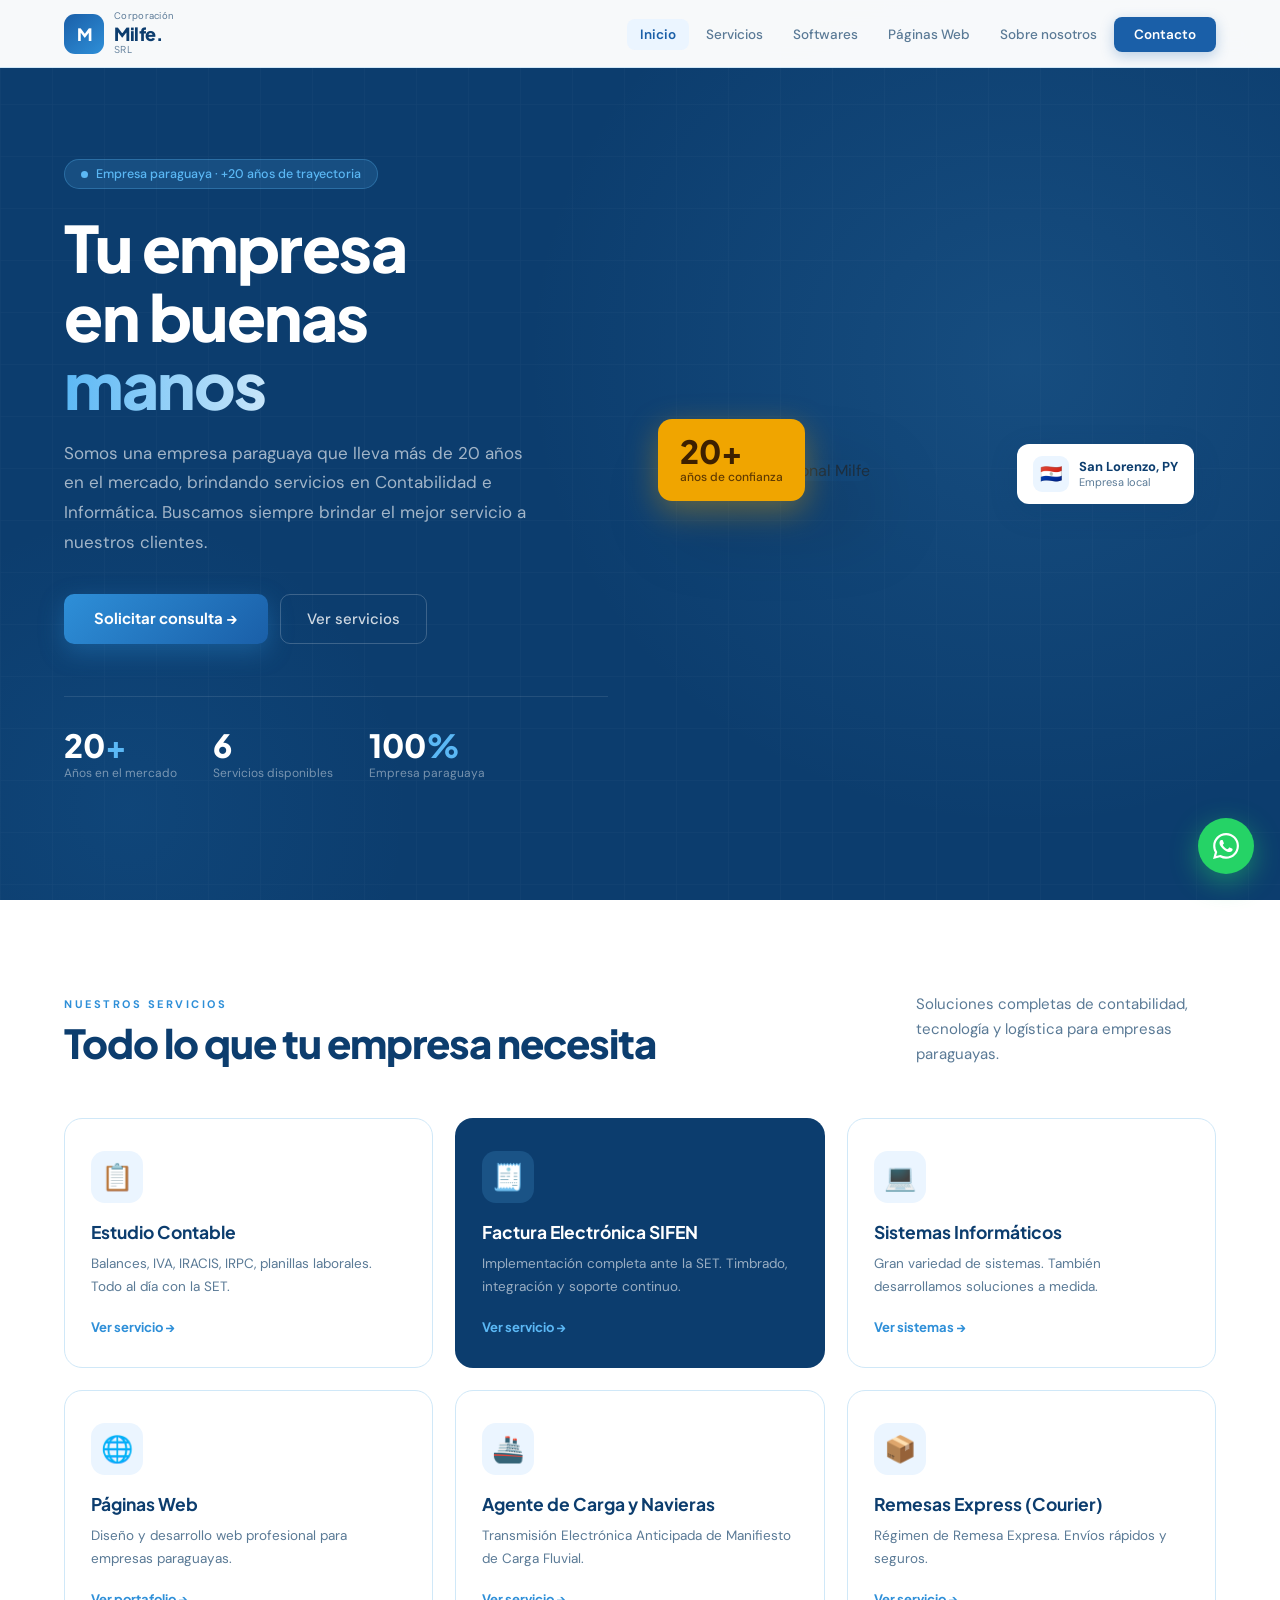
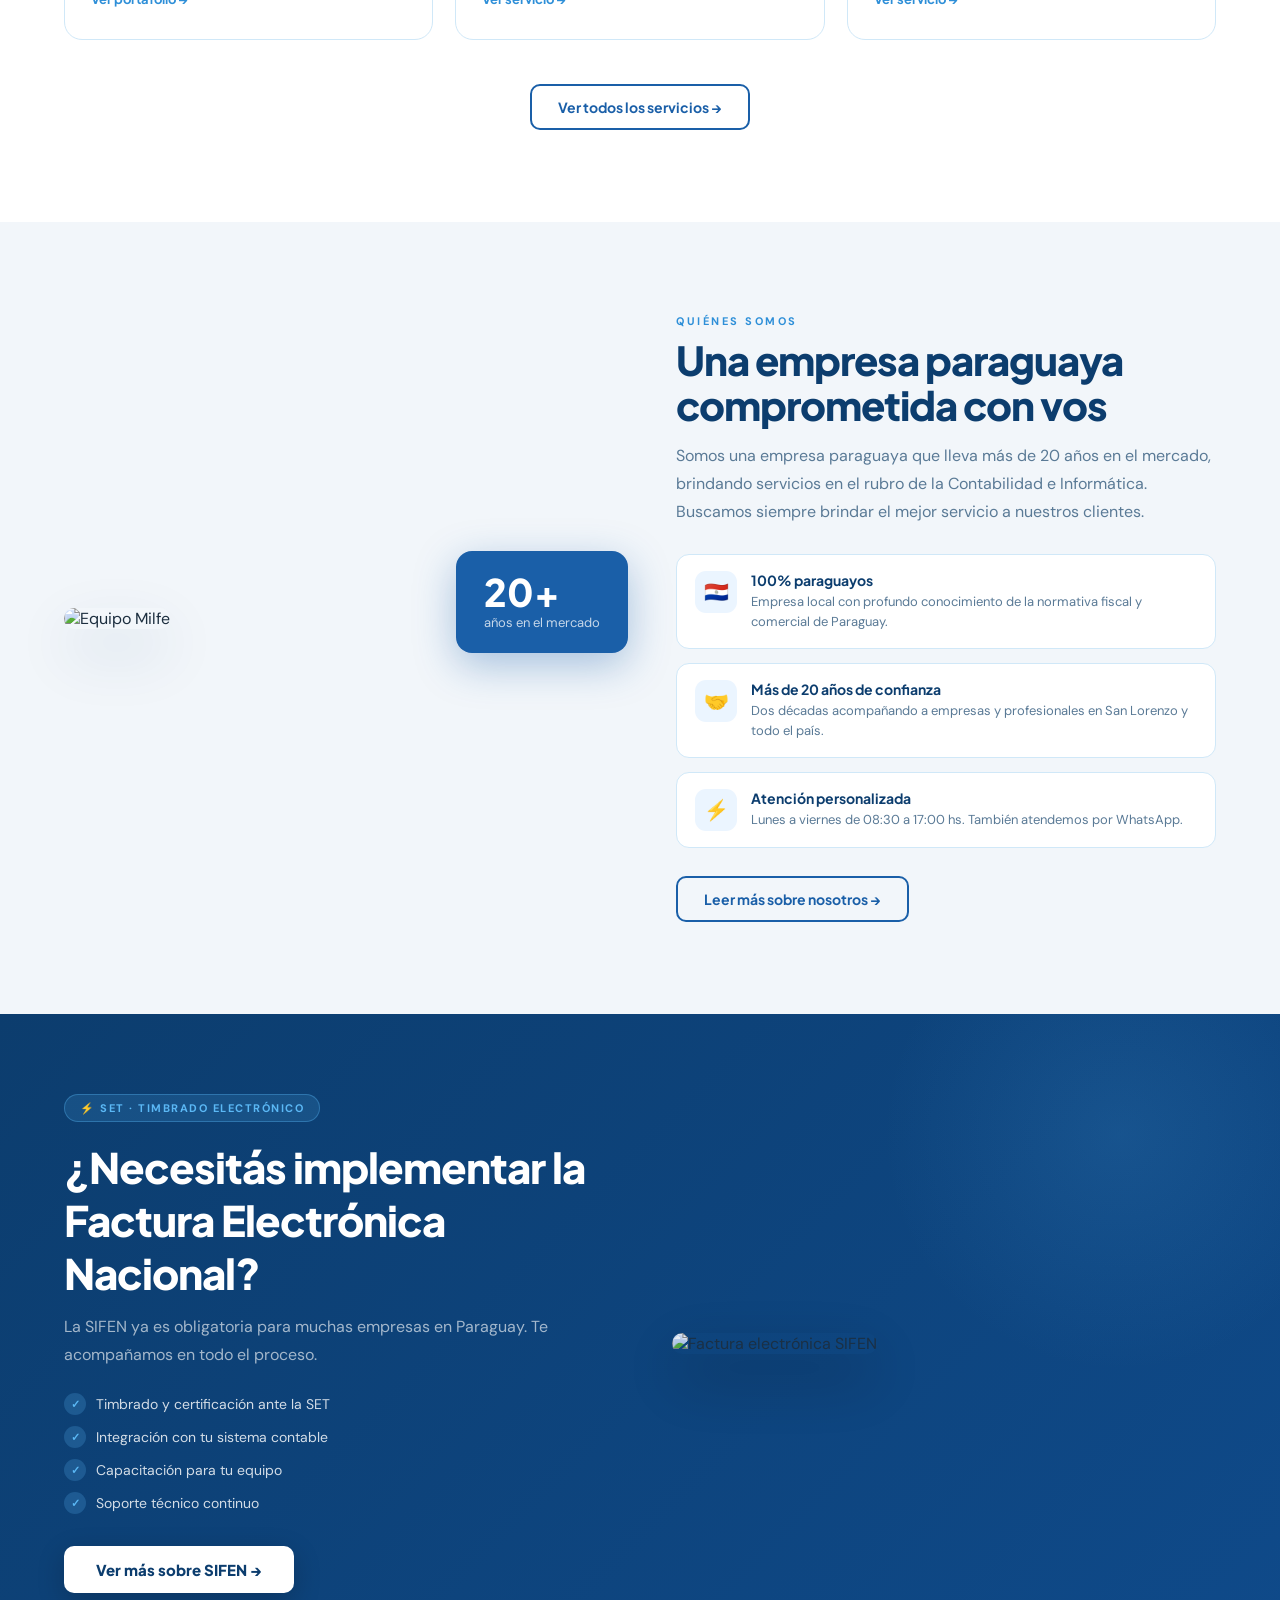
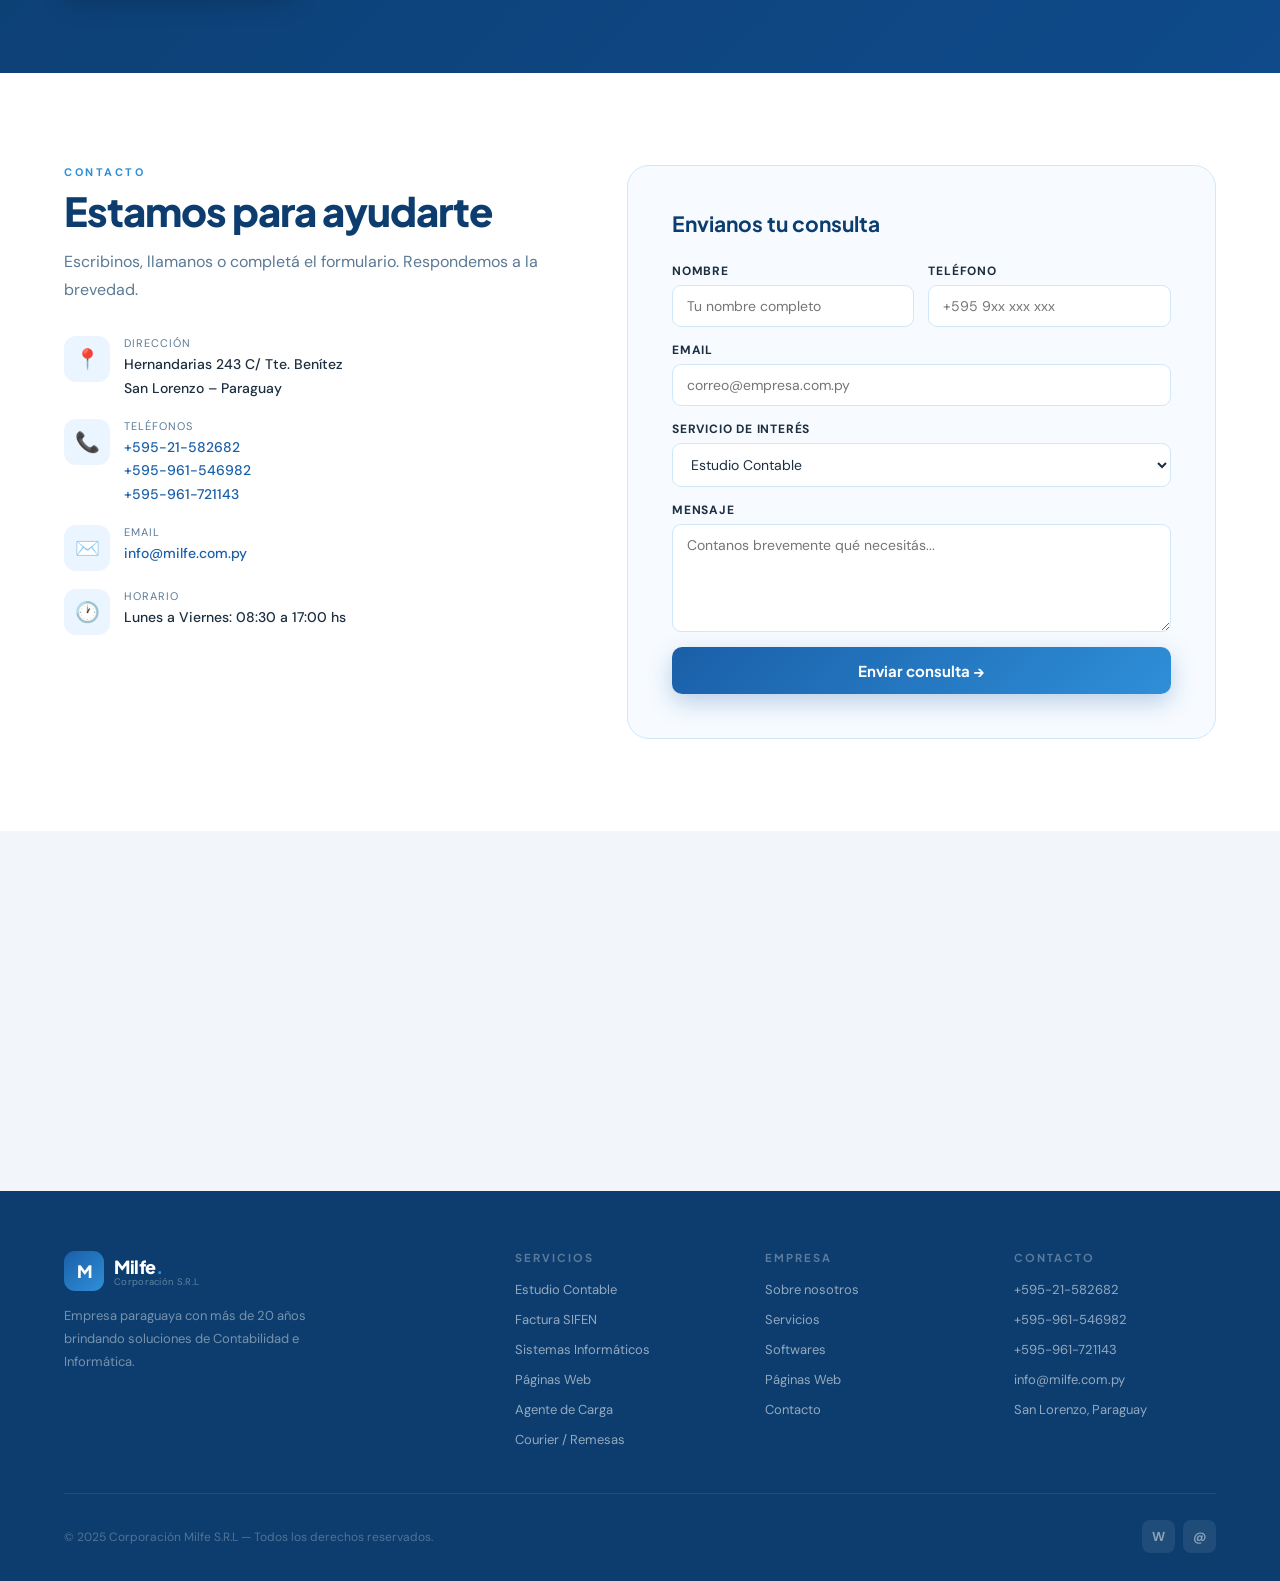
==== commit 77d44e79: "Fix HTML entity encoding in logo text" ====
--- a/index.html
+++ b/index.html
@@ -19,7 +19,7 @@
     <div class="logo-mark">M</div>
     <div>
       <span class="logo-sub">Corporación</span>
-      <span class="logo-text">Milfe.<span class="logo-sub1">SRL</span></span>
+      <span class="logo-text">Milfe.<span class="logo-sub">SRL</span></span>
     </div>
   </a>
   <ul class="nav-menu" id="navMenu">
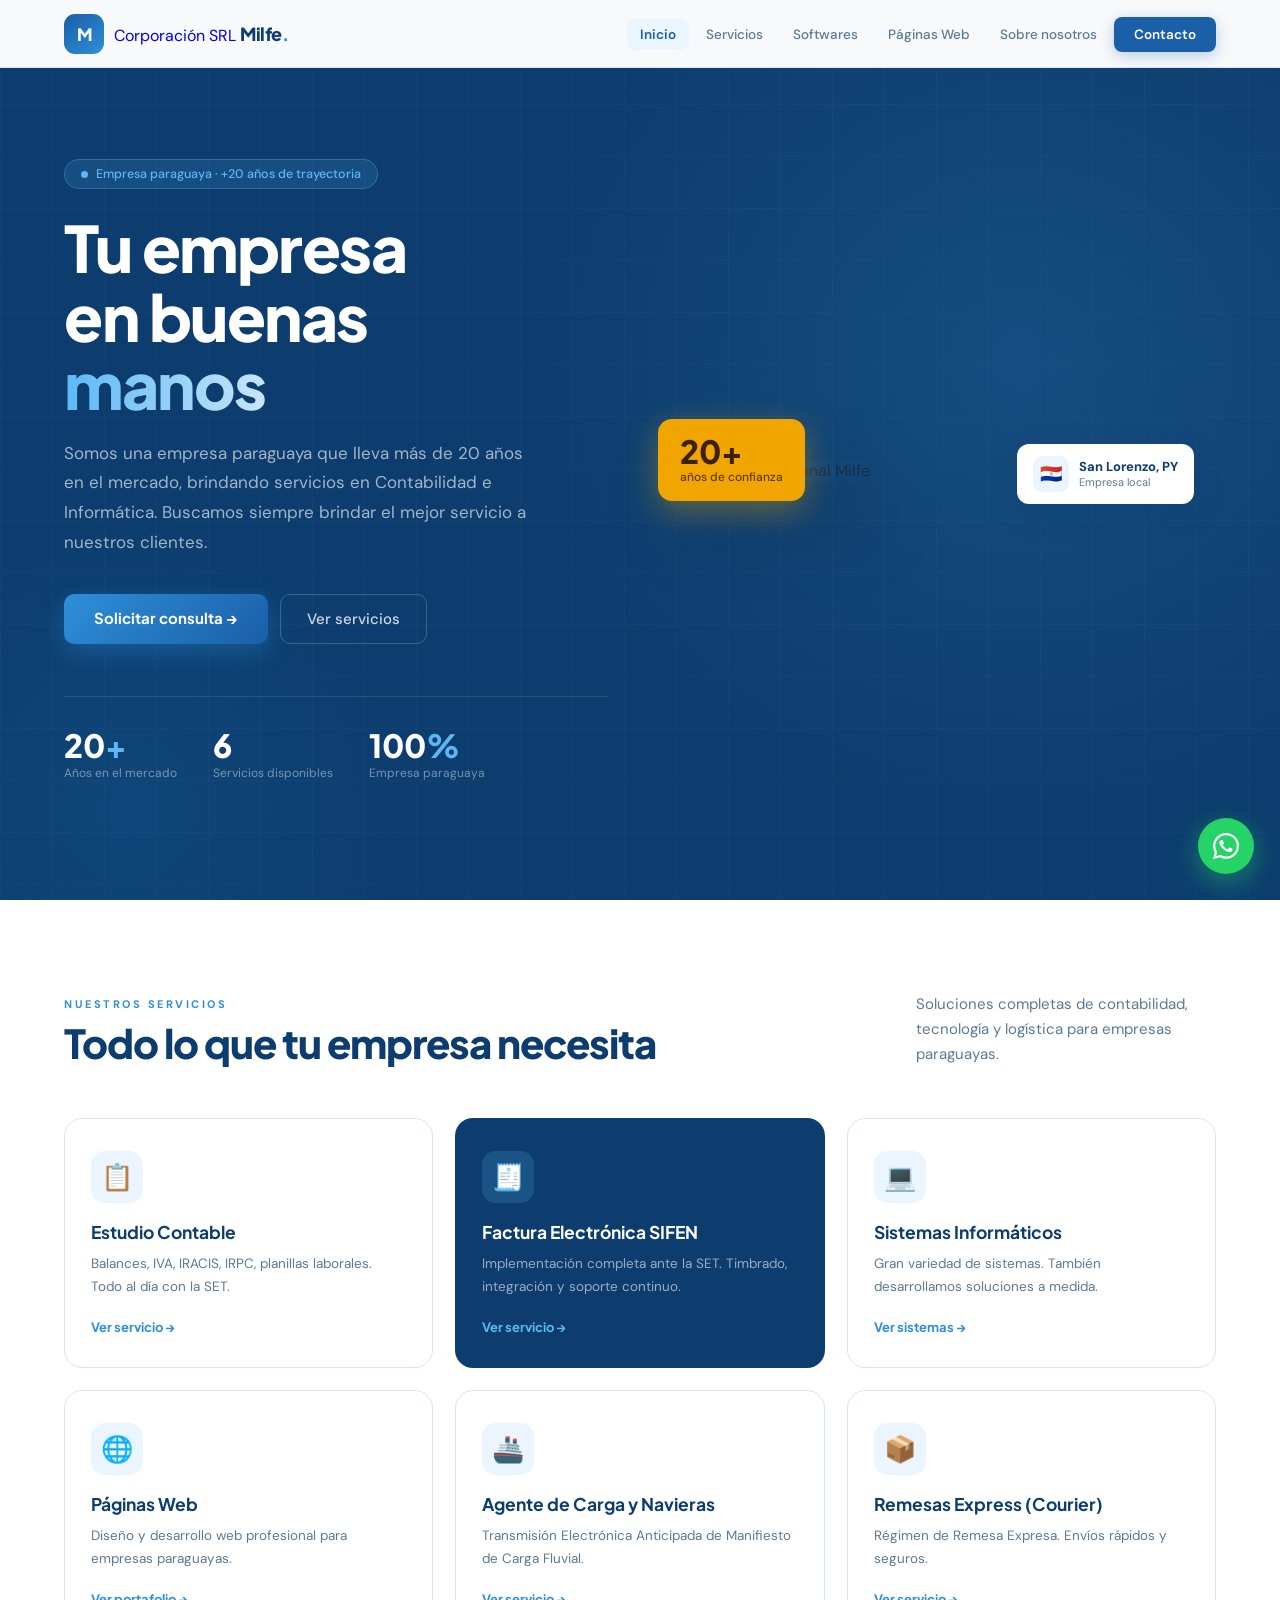
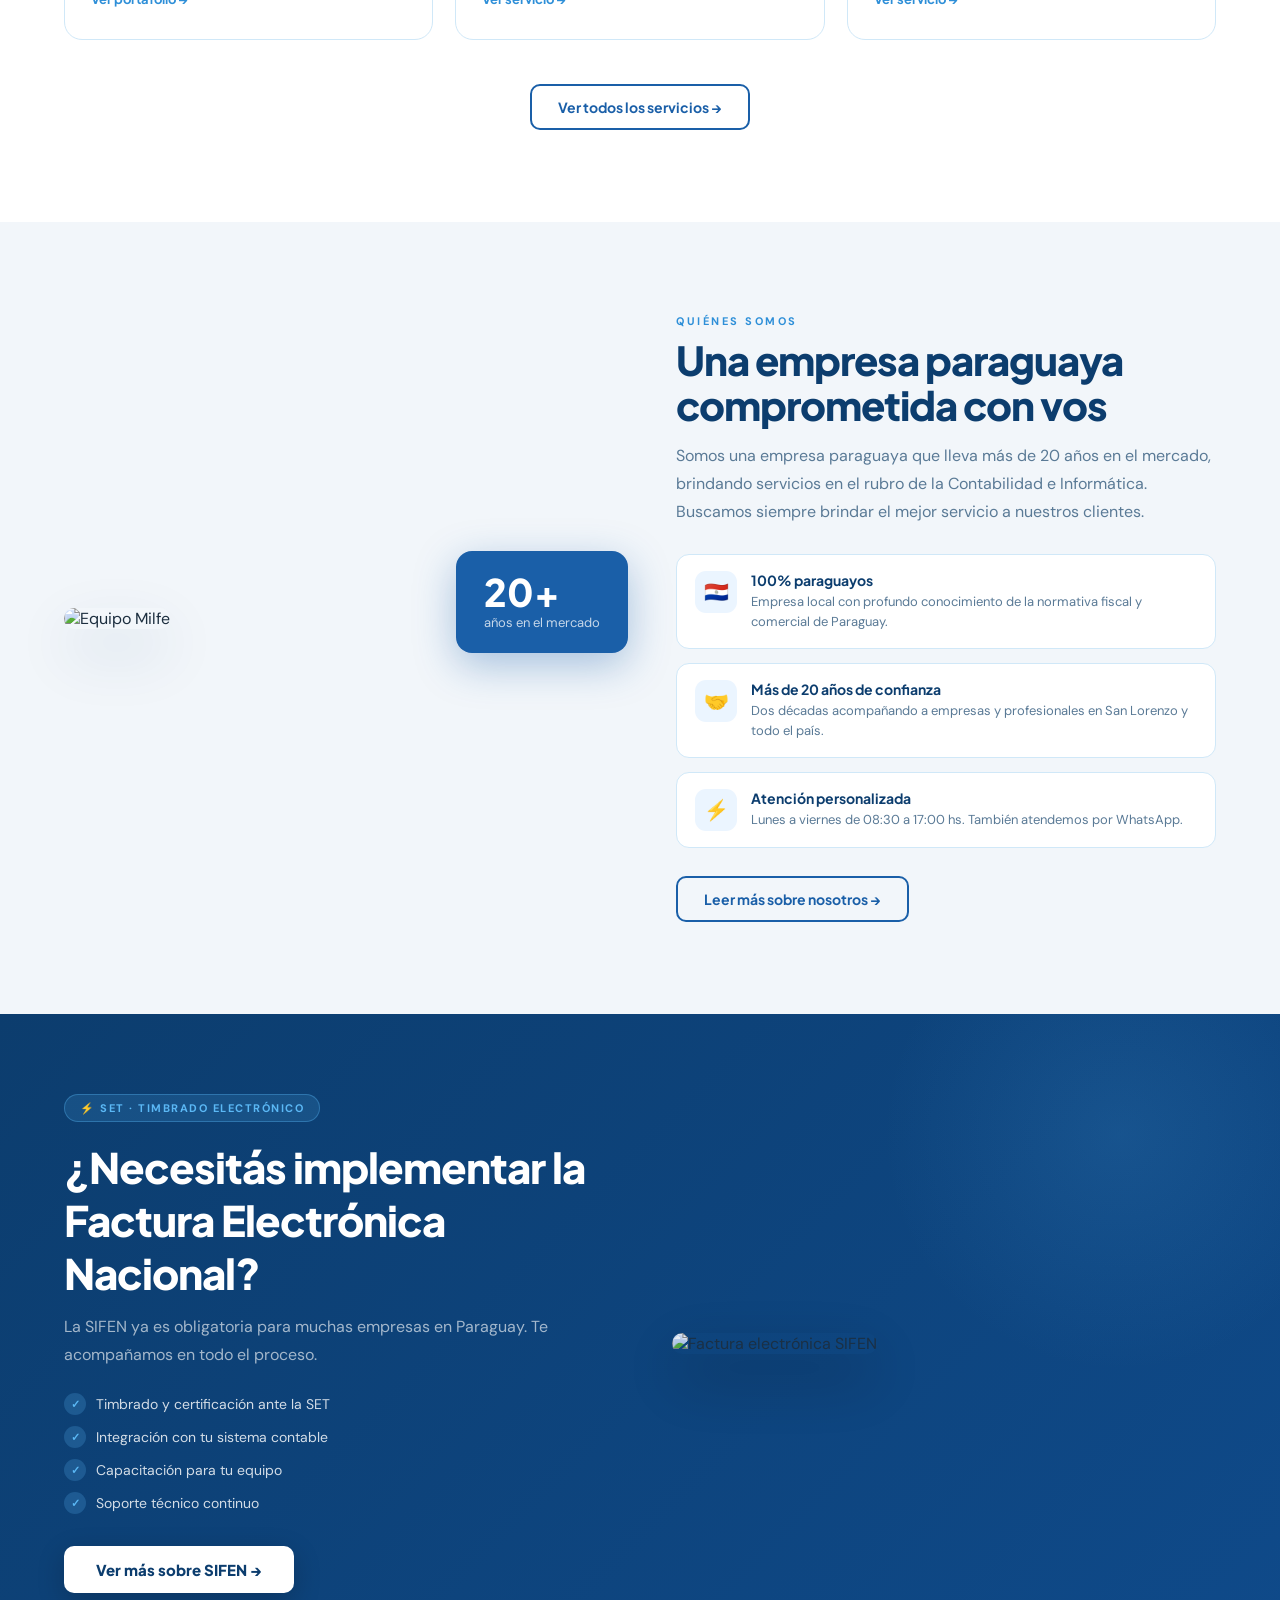
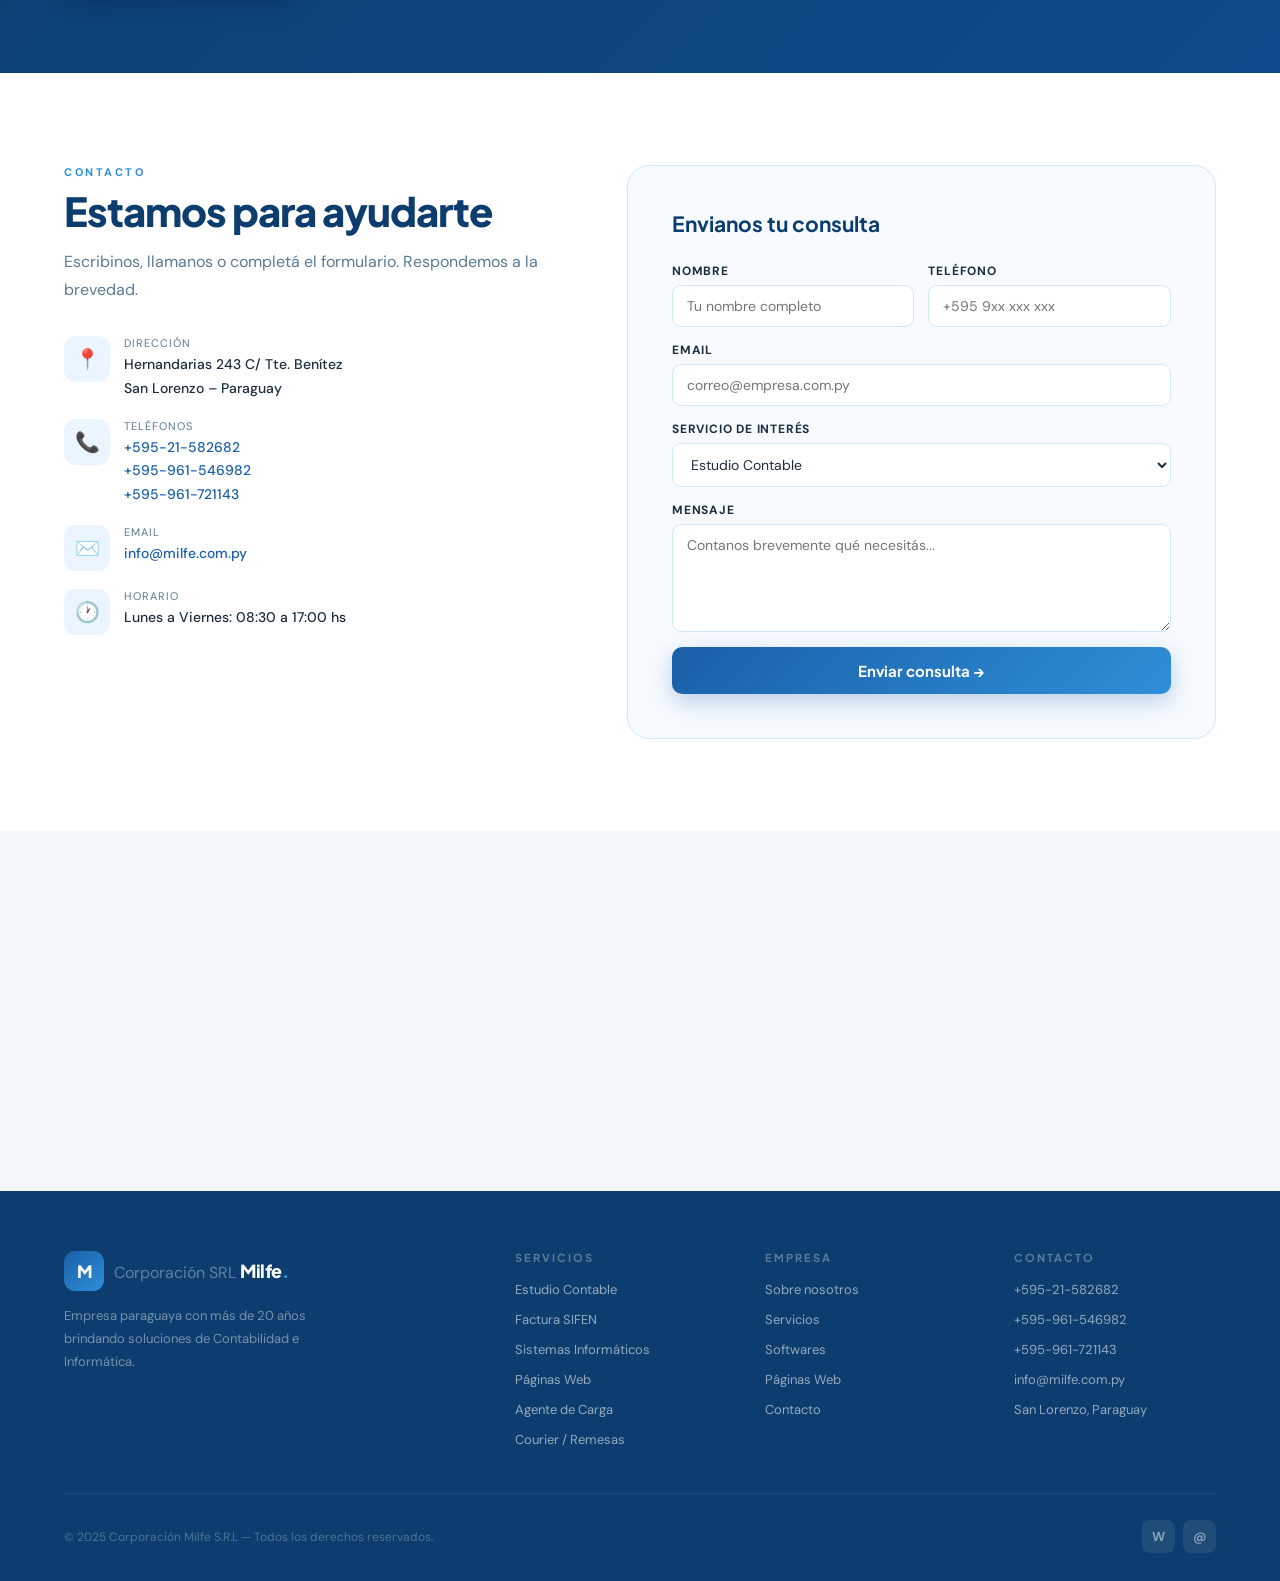
==== commit f5e64ca4: "Update index.html" ====
--- a/index.html
+++ b/index.html
@@ -17,9 +17,9 @@
 <nav id="nav">
   <a href="index.html" class="logo">
     <div class="logo-mark">M</div>
-    <div>
-      <span class="logo-sub">Corporación</span>
-      <span class="logo-text">Milfe.<span class="logo-sub">SRL</span></span>
+    <div class="logo-names">
+      <span class="logo-top">Corporación <span class="logo-srl">SRL</span></span>
+      <span class="logo-text">Milfe<em>.</em></span>
     </div>
   </a>
   <ul class="nav-menu" id="navMenu">
@@ -224,7 +224,13 @@
   <div class="wrap">
     <div class="foot-grid">
       <div class="fb-brand">
-        <a href="index.html" class="logo"><div class="logo-mark">M</div><div><span class="logo-text" style="color:white">Milfe<em>.</em></span><span class="logo-sub" style="color:rgba(255,255,255,.35)">Corporación S.R.L</span></div></a>
+        <a href="index.html" class="logo">
+          <div class="logo-mark">M</div>
+          <div class="logo-names">
+            <span class="logo-top" style="color:rgba(255,255,255,.35)">Corporación <span class="logo-srl" style="color:rgba(255,255,255,.35)">SRL</span></span>
+            <span class="logo-text" style="color:white">Milfe<em>.</em></span>
+          </div>
+        </a>
         <p>Empresa paraguaya con más de 20 años brindando soluciones de Contabilidad e Informática.</p>
       </div>
       <div class="fc"><h5>Servicios</h5><ul>
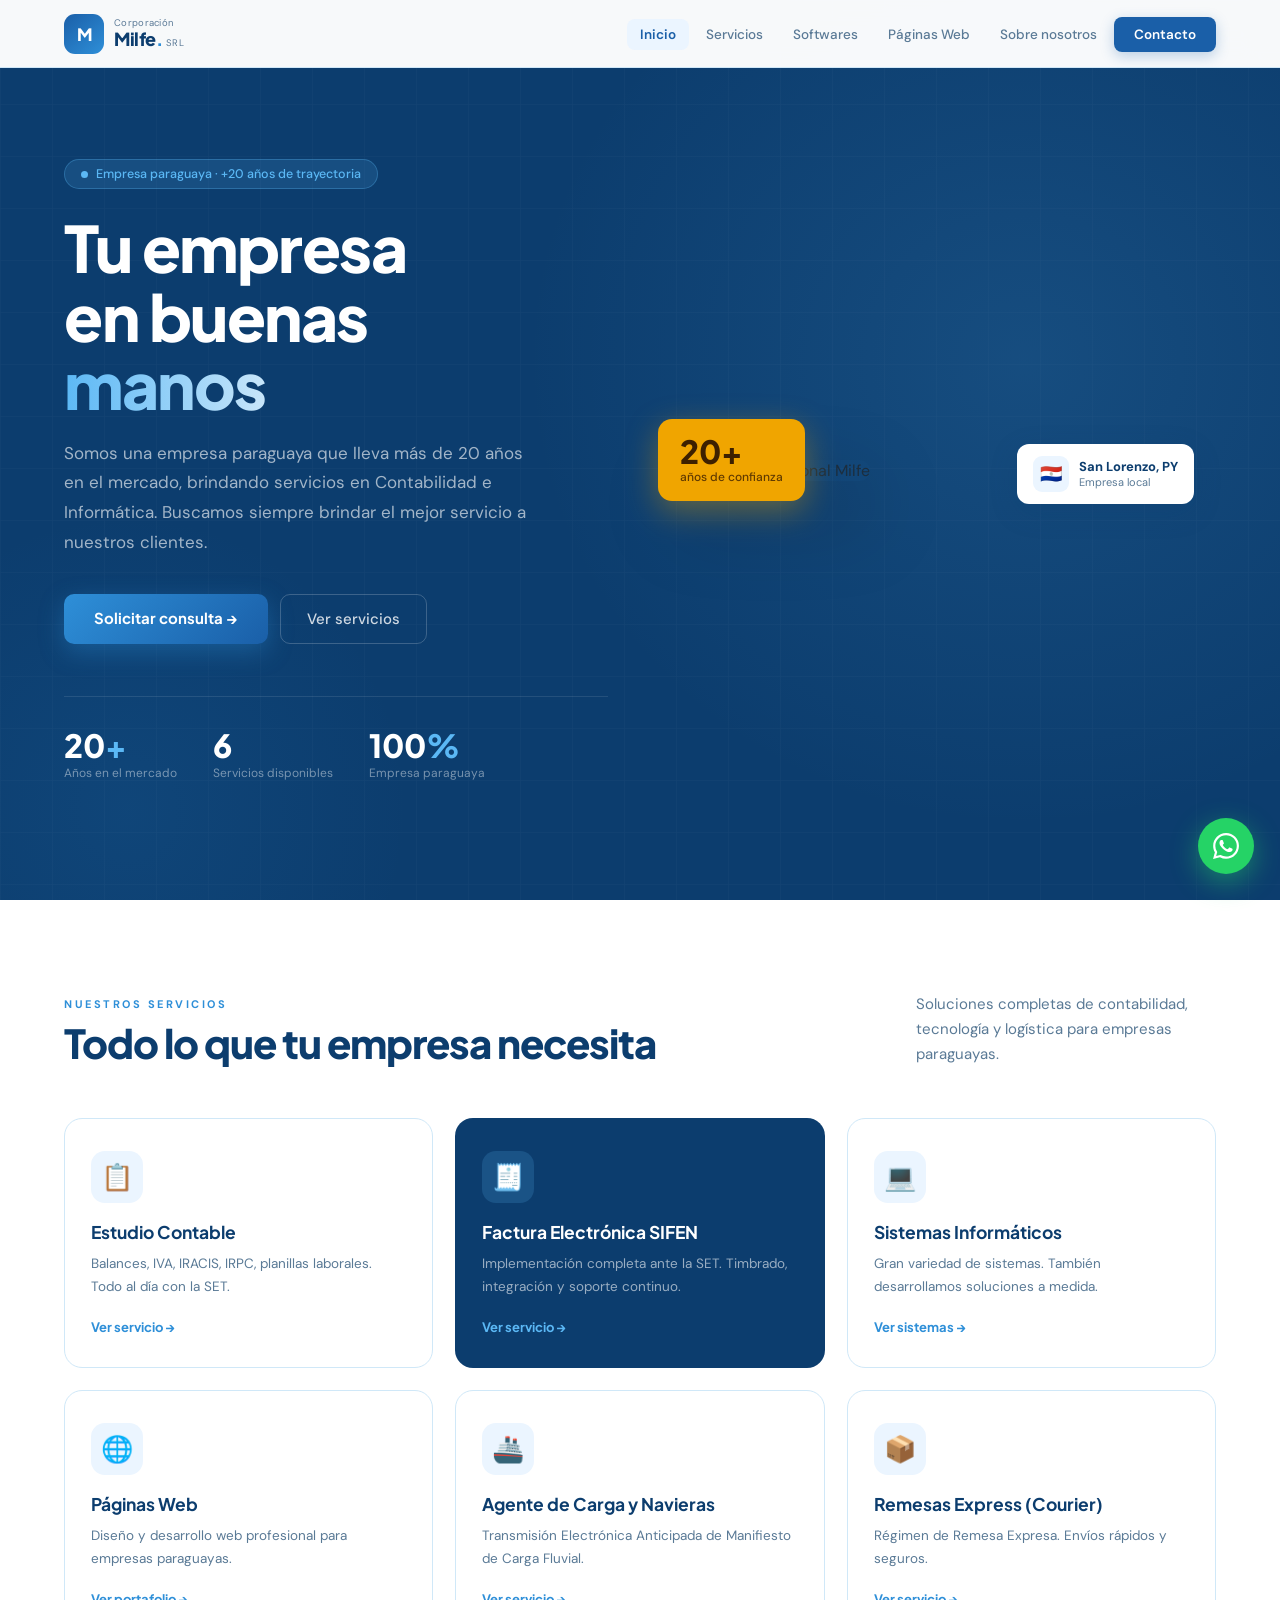
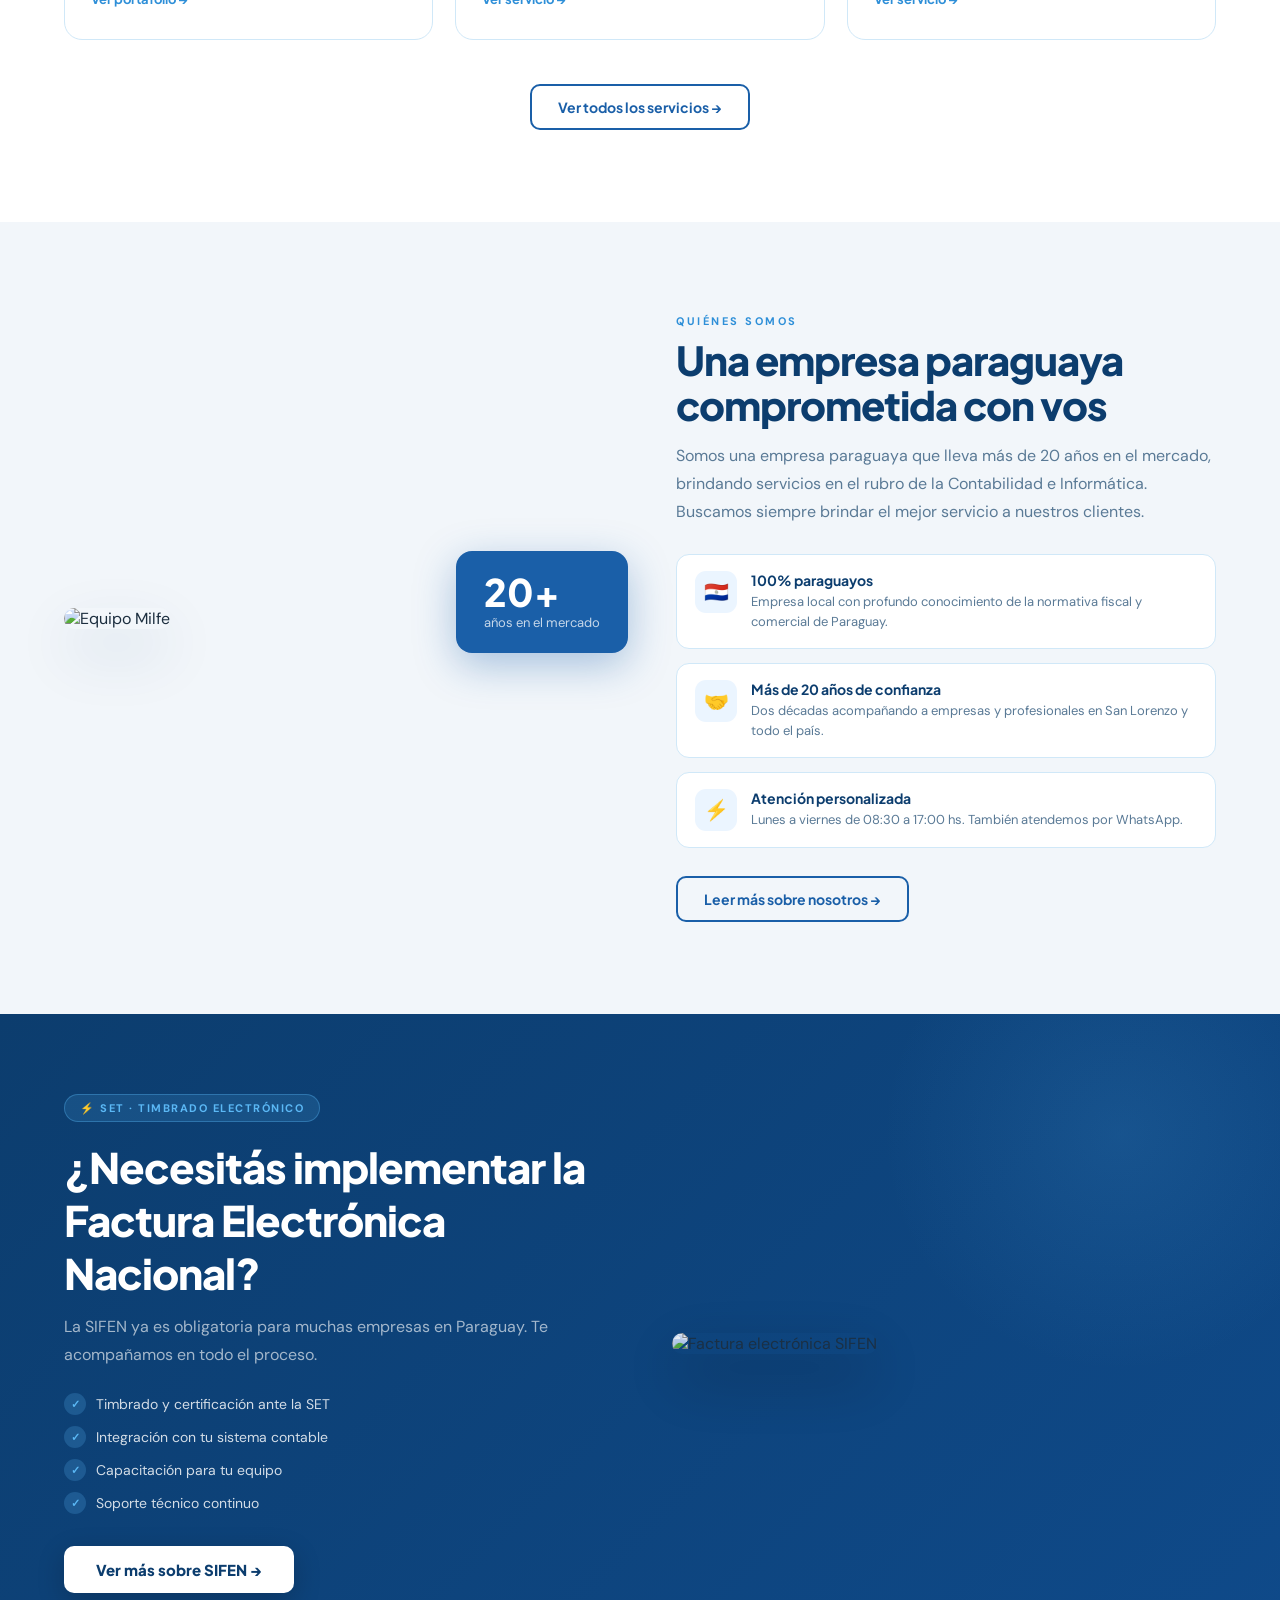
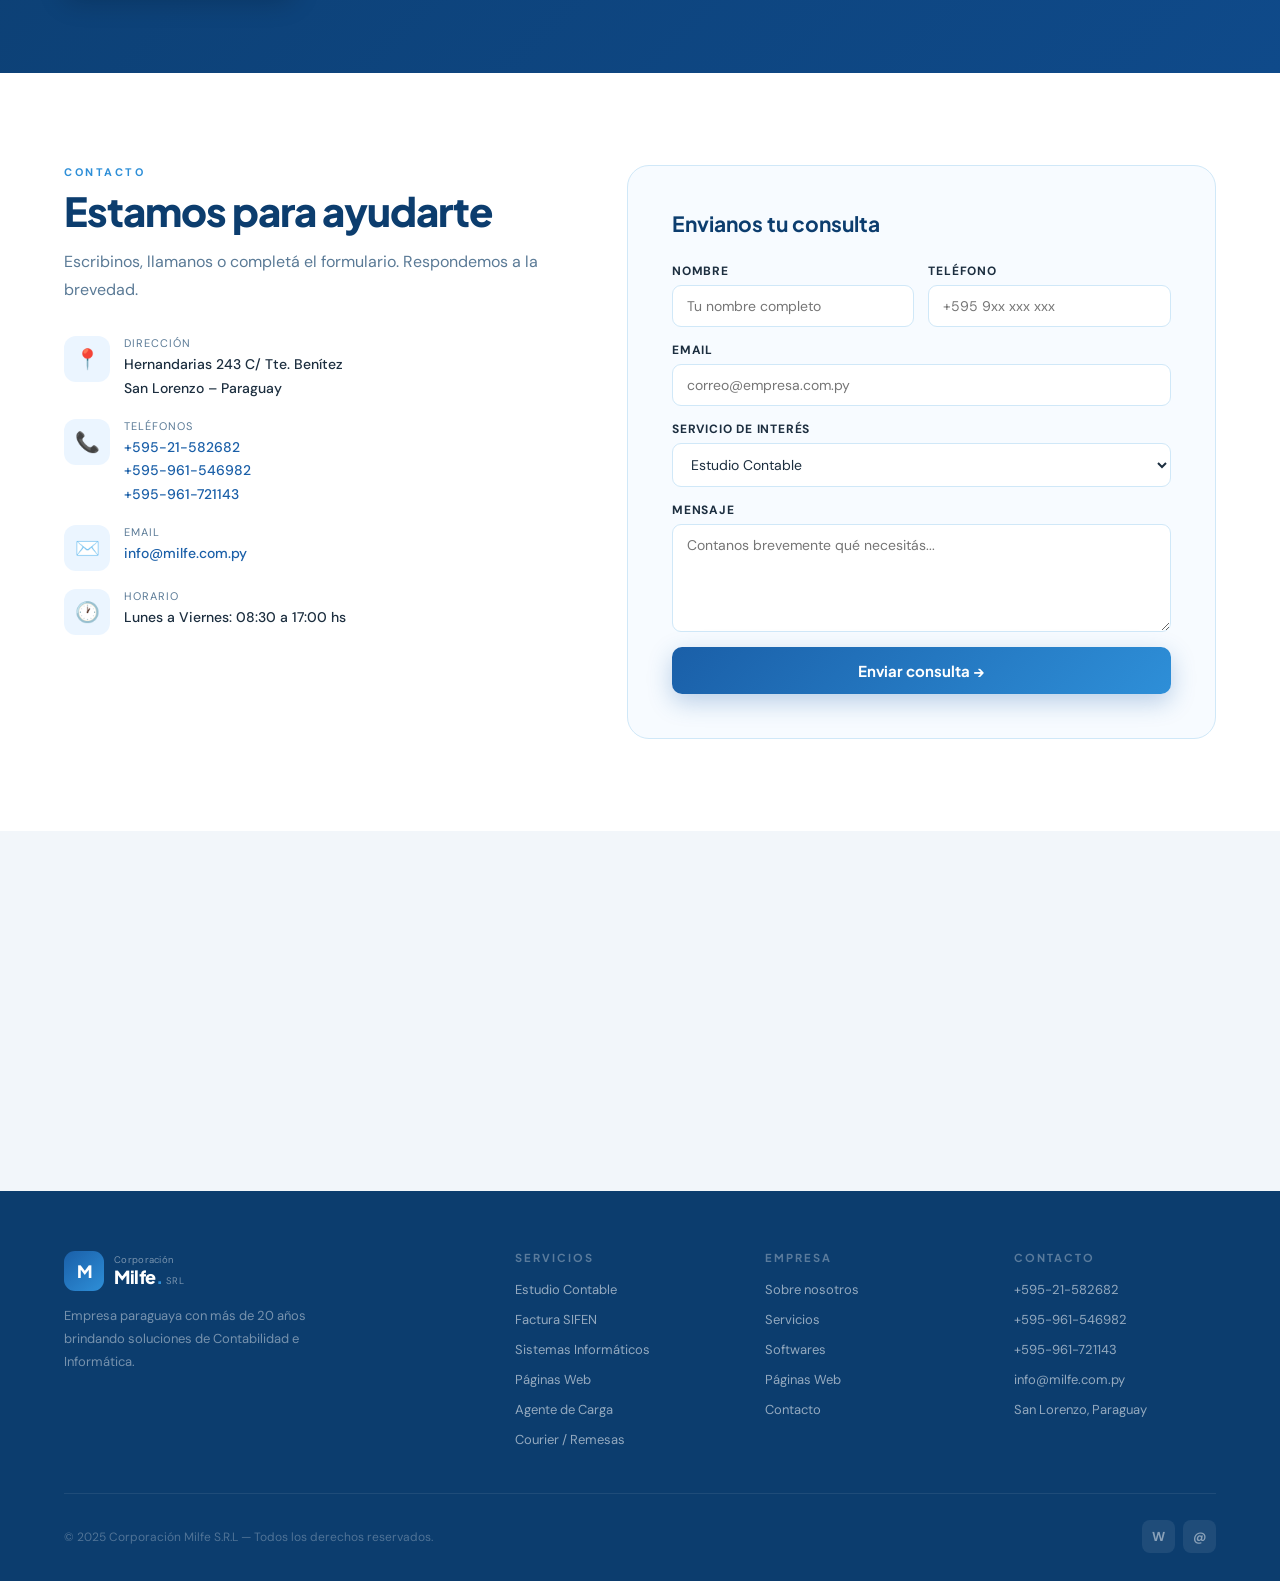
==== commit df3cb36d: "Update index.html" ====
--- a/index.html
+++ b/index.html
@@ -18,8 +18,11 @@
   <a href="index.html" class="logo">
     <div class="logo-mark">M</div>
     <div class="logo-names">
-      <span class="logo-top">Corporación <span class="logo-srl">SRL</span></span>
-      <span class="logo-text">Milfe<em>.</em></span>
+      <span class="logo-top">Corporación</span>
+      <div style="display:flex;align-items:baseline;gap:4px;">
+        <span class="logo-text">Milfe<em>.</em></span>
+        <span class="logo-srl">SRL</span>
+      </div>
     </div>
   </a>
   <ul class="nav-menu" id="navMenu">
@@ -227,8 +230,11 @@
         <a href="index.html" class="logo">
           <div class="logo-mark">M</div>
           <div class="logo-names">
-            <span class="logo-top" style="color:rgba(255,255,255,.35)">Corporación <span class="logo-srl" style="color:rgba(255,255,255,.35)">SRL</span></span>
-            <span class="logo-text" style="color:white">Milfe<em>.</em></span>
+            <span class="logo-top" style="color:rgba(255,255,255,.45)">Corporación</span>
+            <div style="display:flex;align-items:baseline;gap:4px;">
+              <span class="logo-text" style="color:white">Milfe<em>.</em></span>
+              <span class="logo-srl" style="color:rgba(255,255,255,.45)">SRL</span>
+            </div>
           </div>
         </a>
         <p>Empresa paraguaya con más de 20 años brindando soluciones de Contabilidad e Informática.</p>
--- a/milfe.css
+++ b/milfe.css
@@ -11,14 +11,19 @@
 h1,h2,h3,h4,h5,.brand,.logo-text{font-family:'Plus Jakarta Sans',sans-serif}
 a{text-decoration:none}
 
-/* NAV */
+/* ─── NAV ─── */
 nav{position:fixed;top:0;left:0;right:0;z-index:200;height:68px;padding:0 5%;display:flex;align-items:center;justify-content:space-between;background:rgba(255,255,255,.97);border-bottom:1.5px solid var(--border);backdrop-filter:blur(16px);transition:box-shadow .3s}
 nav.up{box-shadow:0 4px 24px rgba(12,61,110,.10)}
+
+/* ─── LOGO FIX ─── */
 .logo{display:flex;align-items:center;gap:10px;text-decoration:none}
-.logo-mark{width:40px;height:40px;border-radius:11px;background:linear-gradient(140deg,var(--blue),var(--sky));display:flex;align-items:center;justify-content:center;font-family:'Plus Jakarta Sans',sans-serif;font-weight:800;color:white;font-size:17px;letter-spacing:-1px}
-.logo-text{font-size:18px;font-weight:800;color:var(--navy);letter-spacing:-.5px}
+.logo-mark{width:40px;height:40px;border-radius:11px;background:linear-gradient(140deg,var(--blue),var(--sky));display:flex;align-items:center;justify-content:center;font-family:'Plus Jakarta Sans',sans-serif;font-weight:800;color:white;font-size:17px;letter-spacing:-1px;flex-shrink:0}
+.logo-names{display:flex;flex-direction:column;line-height:1;gap:2px}
+.logo-top{font-size:9.5px;color:var(--muted);font-weight:400;letter-spacing:.3px;white-space:nowrap}
+.logo-srl{font-size:9.5px;color:var(--muted);font-weight:400;letter-spacing:.3px}
+.logo-text{font-size:18px;font-weight:800;color:var(--navy);letter-spacing:-.5px;line-height:1;white-space:nowrap}
 .logo-text em{color:var(--sky);font-style:normal}
-.logo-sub{font-size:9.5px;color:var(--muted);font-weight:400;display:block;letter-spacing:.3px;margin-top:-3px}
+
 .nav-menu{display:flex;align-items:center;gap:4px;list-style:none}
 .nav-menu a{font-size:13.5px;font-weight:500;color:var(--muted);padding:7px 13px;border-radius:8px;transition:color .2s,background .2s}
 .nav-menu a:hover,.nav-menu a.active{color:var(--blue);background:var(--light)}
@@ -28,7 +33,7 @@
 .hamburger{display:none;flex-direction:column;gap:5px;cursor:pointer;padding:4px}
 .hamburger span{width:23px;height:2px;background:var(--navy);border-radius:2px;transition:.3s}
 
-/* HERO */
+/* ─── HERO ─── */
 #hero{min-height:100vh;display:grid;grid-template-columns:1fr 1fr;align-items:center;padding:100px 5% 60px;background:var(--navy);position:relative;overflow:hidden}
 .hero-glow{position:absolute;inset:0;pointer-events:none;background:radial-gradient(ellipse 60% 80% at 80% 40%,rgba(91,184,245,.13) 0%,transparent 65%),radial-gradient(ellipse 40% 60% at 10% 90%,rgba(46,143,216,.10) 0%,transparent 55%)}
 .hero-grid-bg{position:absolute;inset:0;opacity:.03;background-image:linear-gradient(rgba(255,255,255,.6) 1px,transparent 1px),linear-gradient(90deg,rgba(255,255,255,.6) 1px,transparent 1px);background-size:52px 52px}
@@ -61,7 +66,7 @@
 @keyframes fadeUp{from{opacity:0;transform:translateY(20px)}to{opacity:1;transform:none}}
 @keyframes fadeLeft{from{opacity:0;transform:translateX(28px)}to{opacity:1;transform:none}}
 
-/* PAGE HERO (páginas internas) */
+/* PAGE HERO */
 .page-hero{padding:120px 5% 72px;background:var(--navy);position:relative;overflow:hidden}
 .page-hero-glow{position:absolute;inset:0;pointer-events:none;background:radial-gradient(ellipse 70% 80% at 80% 50%,rgba(91,184,245,.14) 0%,transparent 65%)}
 .page-hero-content{position:relative;z-index:1;max-width:680px}
@@ -141,7 +146,7 @@
 .btn-sifen:hover{transform:translateY(-2px)}
 .sifen-img-wrap img{width:100%;border-radius:20px;object-fit:cover;height:380px;box-shadow:0 24px 60px rgba(0,0,0,.3);opacity:.9}
 
-/* CARDS GRILLA GENÉRICA */
+/* CARDS */
 .cards-grid{display:grid;grid-template-columns:repeat(3,1fr);gap:24px}
 .info-card{background:white;border-radius:18px;border:1.5px solid var(--border);padding:32px 26px;transition:transform .25s,box-shadow .25s}
 .info-card:hover{transform:translateY(-5px);box-shadow:0 18px 44px rgba(12,61,110,.09)}
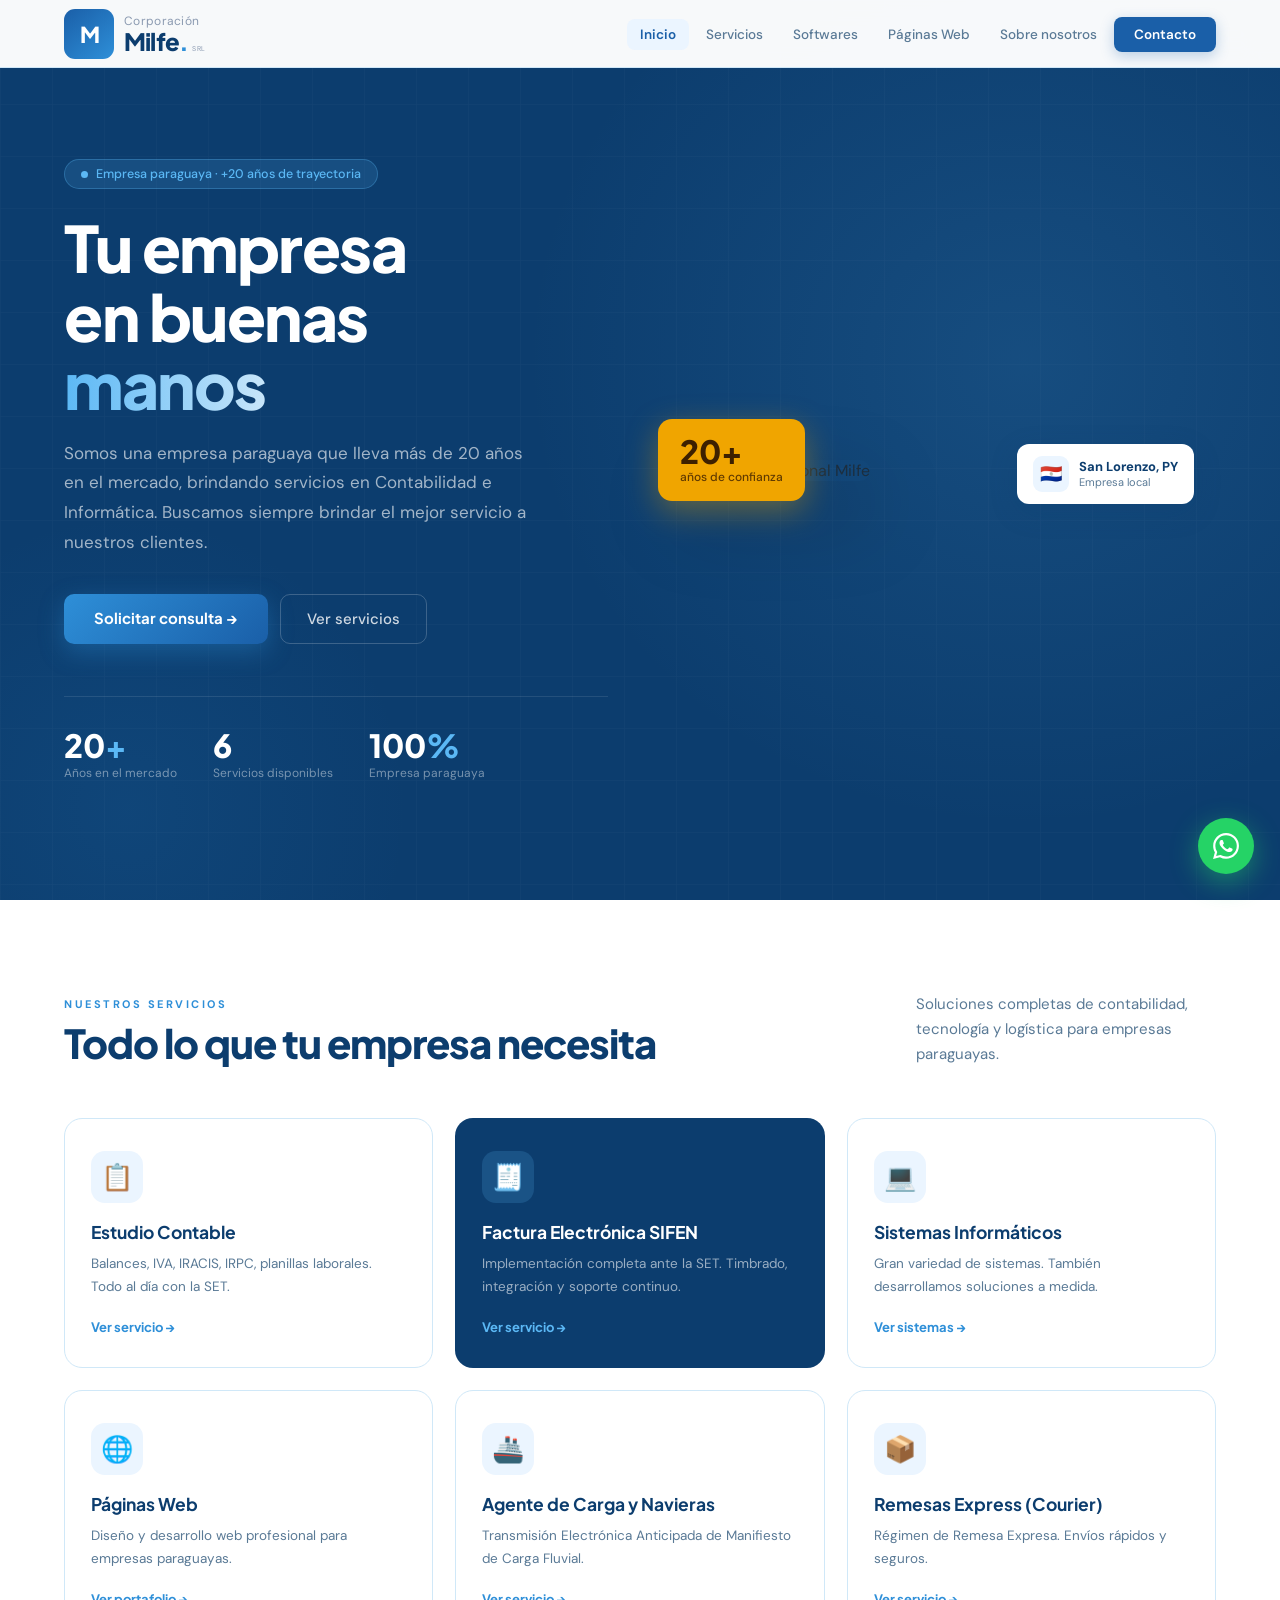
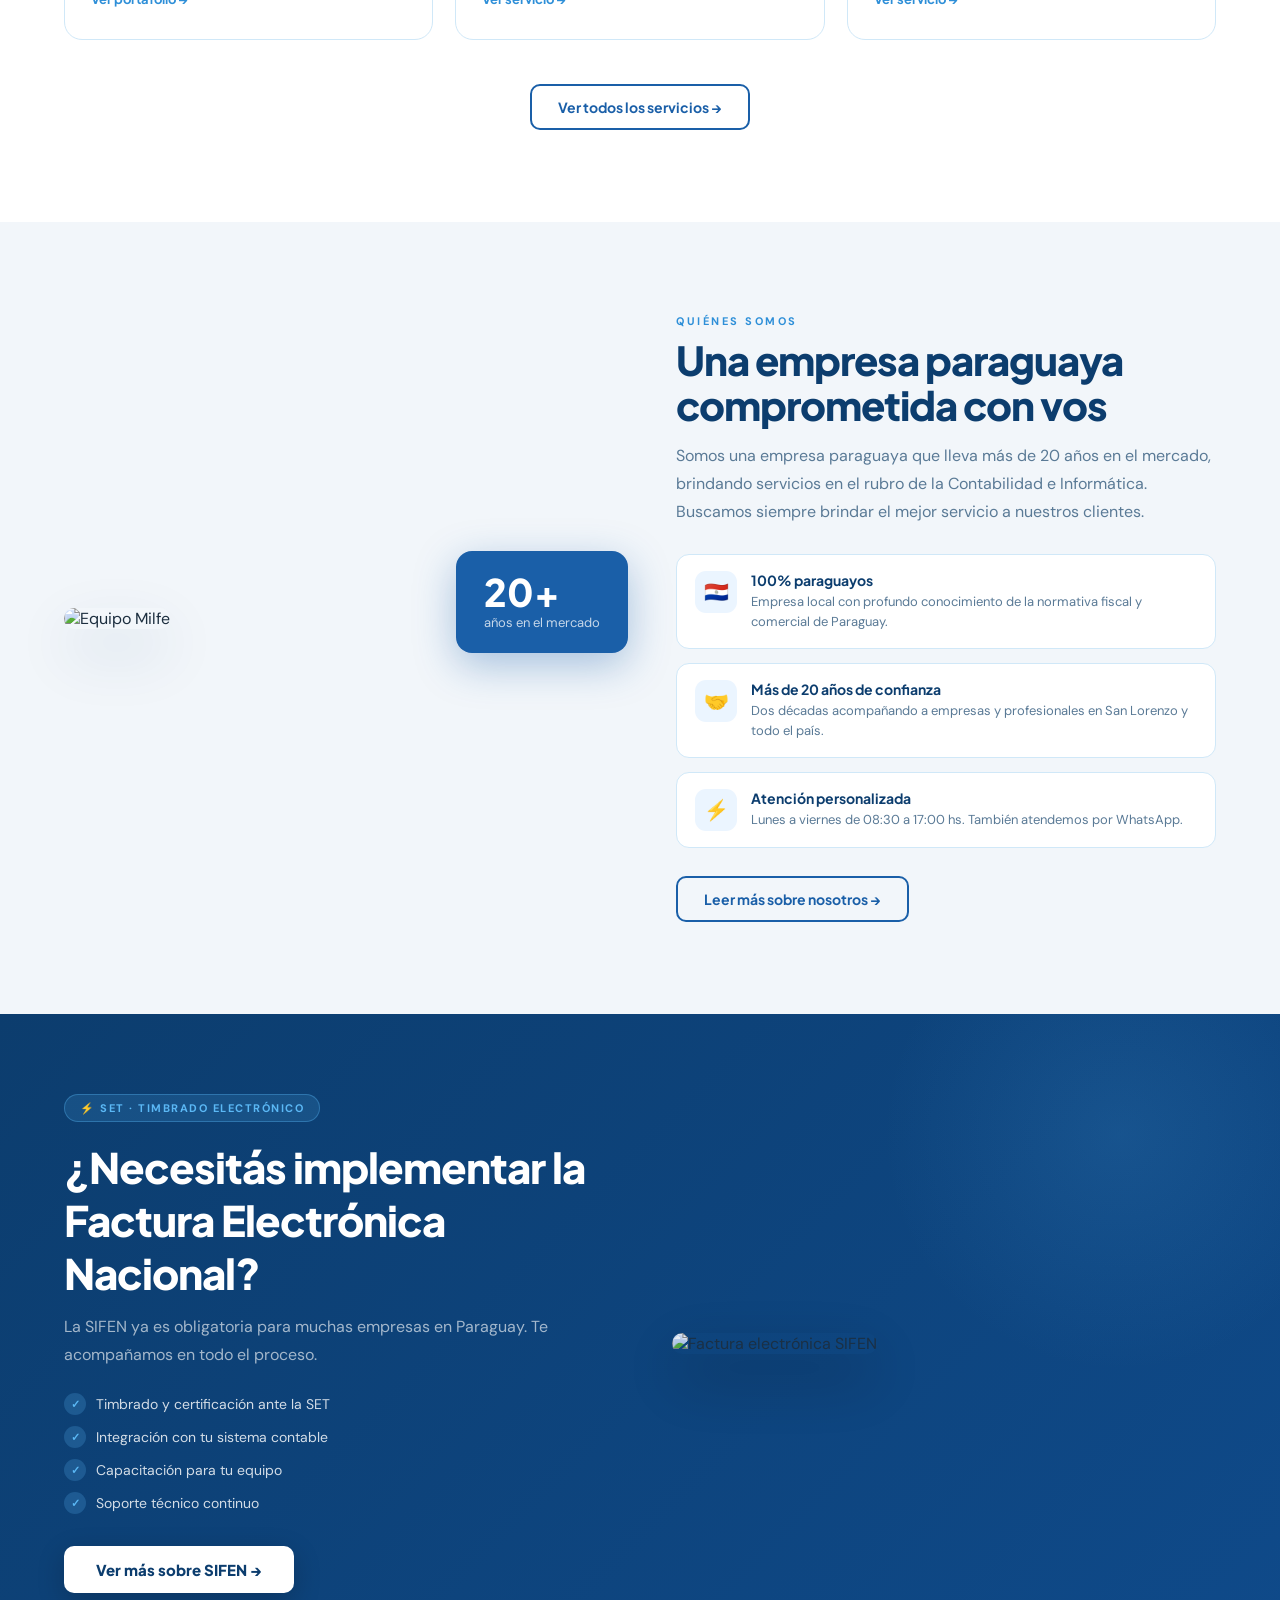
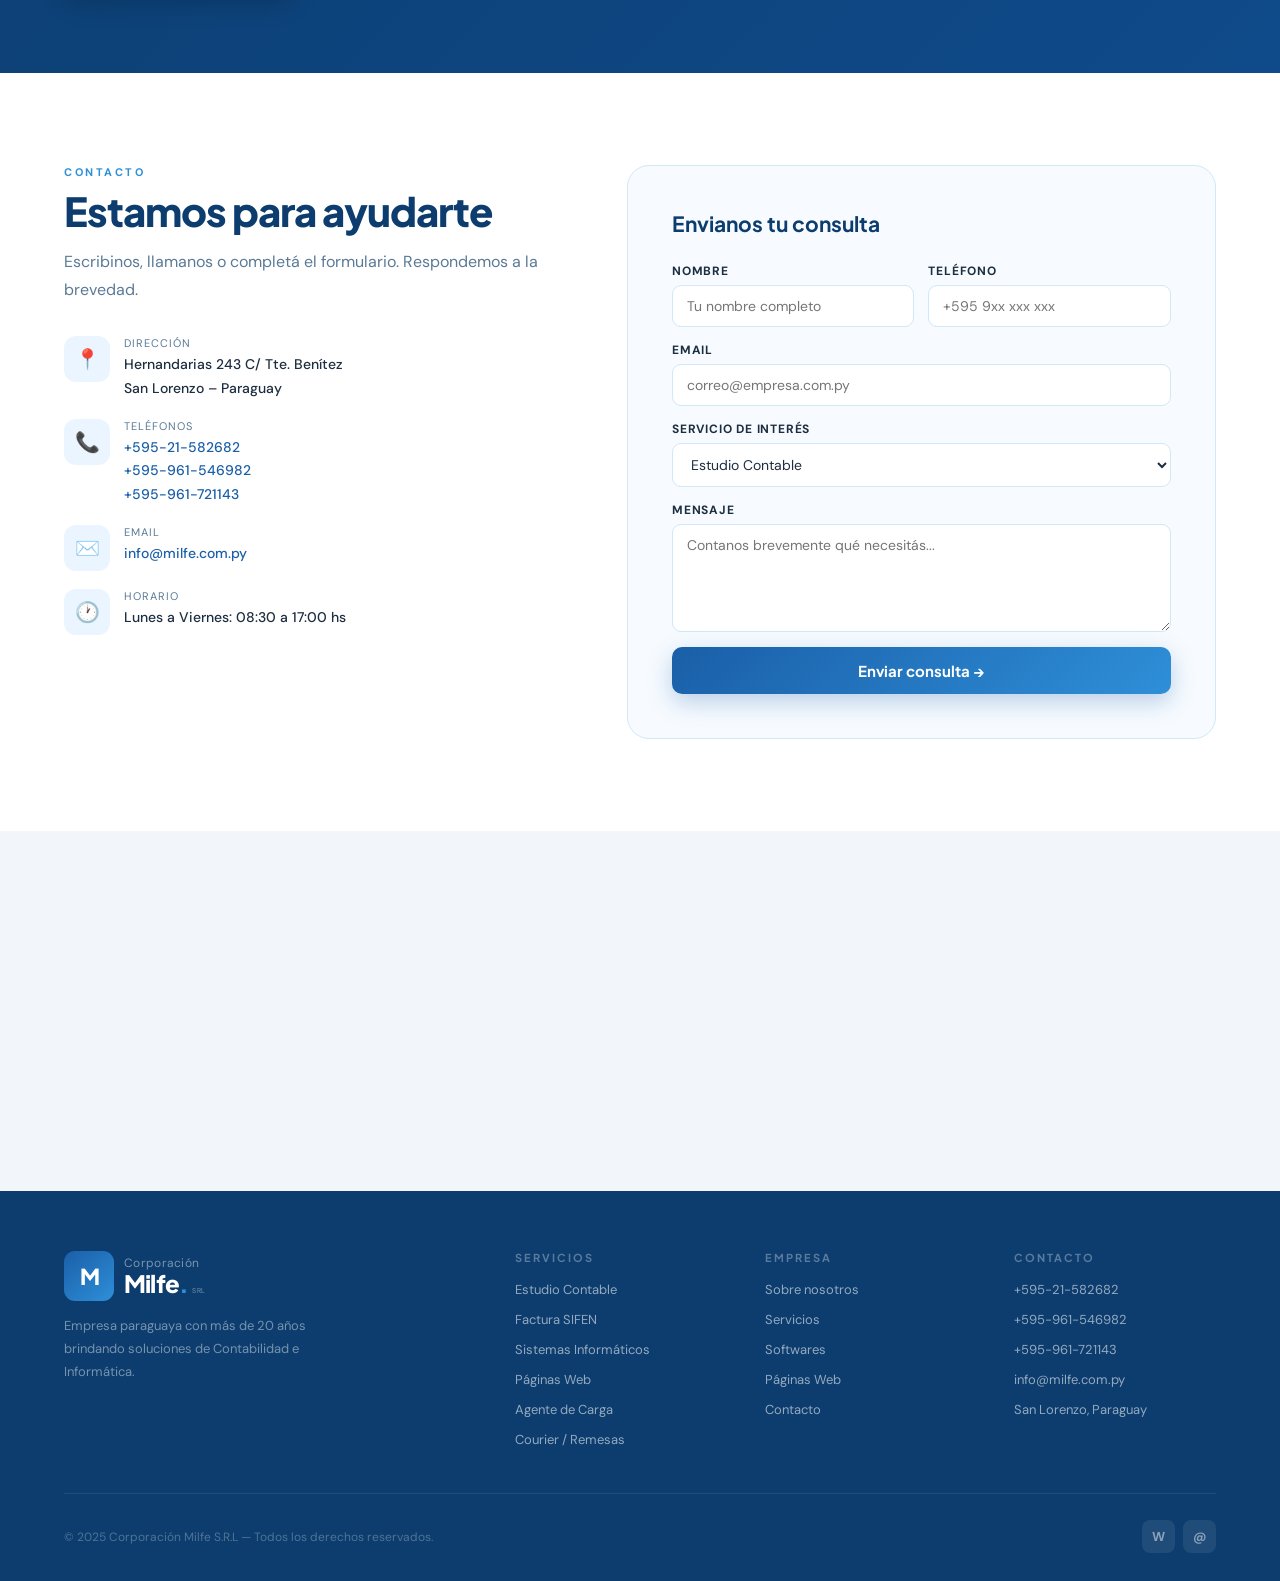
==== commit 4b580efe: "Replace static form with functional form submission" ====
--- a/index.html
+++ b/index.html
@@ -198,24 +198,28 @@
       </div>
       <div class="cform reveal">
         <h3>Envianos tu consulta</h3>
-        <div class="frow">
-          <div class="fg"><label>Nombre</label><input type="text" placeholder="Tu nombre completo"></div>
-          <div class="fg"><label>Teléfono</label><input type="tel" placeholder="+595 9xx xxx xxx"></div>
-        </div>
-        <div class="fg"><label>Email</label><input type="email" placeholder="correo@empresa.com.py"></div>
-        <div class="fg"><label>Servicio de interés</label>
-          <select>
-            <option>Estudio Contable</option>
-            <option>Factura Electrónica SIFEN</option>
-            <option>Sistemas Informáticos</option>
-            <option>Páginas Web</option>
-            <option>Agente de Carga</option>
-            <option>Courier / Remesas</option>
-            <option>Otro</option>
-          </select>
-        </div>
-        <div class="fg"><label>Mensaje</label><textarea placeholder="Contanos brevemente qué necesitás..."></textarea></div>
-        <button class="fsub" onclick="enviarForm()">Enviar consulta →</button>
+        <form action="https://formspree.io/f/mbdbwara" method="POST">
+          <input type="hidden" name="_subject" value="Nueva consulta desde milfe.com.py">
+          <input type="hidden" name="_language" value="es">
+          <div class="frow">
+            <div class="fg"><label>Nombre</label><input type="text" name="nombre" placeholder="Tu nombre completo" required></div>
+            <div class="fg"><label>Teléfono</label><input type="tel" name="telefono" placeholder="+595 9xx xxx xxx"></div>
+          </div>
+          <div class="fg"><label>Email</label><input type="email" name="email" placeholder="correo@empresa.com.py" required></div>
+          <div class="fg"><label>Servicio de interés</label>
+            <select name="servicio">
+              <option>Estudio Contable</option>
+              <option>Factura Electrónica SIFEN</option>
+              <option>Sistemas Informáticos</option>
+              <option>Páginas Web</option>
+              <option>Agente de Carga</option>
+              <option>Courier / Remesas</option>
+              <option>Otro</option>
+            </select>
+          </div>
+          <div class="fg"><label>Mensaje</label><textarea name="mensaje" placeholder="Contanos brevemente qué necesitás..." required></textarea></div>
+          <button type="submit" class="fsub">Enviar consulta →</button>
+        </form>
       </div>
     </div>
   </div>
--- a/milfe.css
+++ b/milfe.css
@@ -14,15 +14,31 @@
 /* ─── NAV ─── */
 nav{position:fixed;top:0;left:0;right:0;z-index:200;height:68px;padding:0 5%;display:flex;align-items:center;justify-content:space-between;background:rgba(255,255,255,.97);border-bottom:1.5px solid var(--border);backdrop-filter:blur(16px);transition:box-shadow .3s}
 nav.up{box-shadow:0 4px 24px rgba(12,61,110,.10)}
+*{margin:0;padding:0;box-sizing:border-box}
+html{scroll-behavior:smooth}
+:root{
+  --navy:#0C3D6E;--blue:#1A5FA8;--sky:#2E8FD8;
+  --celeste:#5BB8F5;--pale:#C8E6FA;--light:#EBF5FF;
+  --cream:#F7FBFF;--white:#FFFFFF;--warm:#F2F6FA;
+  --text:#1C2E3F;--muted:#5A7A96;--border:#D0E8F8;
+  --amber:#F0A500;--amber-light:#FFF3D6;
+}
+body{font-family:'DM Sans',sans-serif;color:var(--text);background:var(--white);overflow-x:hidden}
+h1,h2,h3,h4,h5,.brand,.logo-text{font-family:'Plus Jakarta Sans',sans-serif}
+a{text-decoration:none}
+
+/* ─── NAV ─── */
+nav{position:fixed;top:0;left:0;right:0;z-index:200;height:68px;padding:0 5%;display:flex;align-items:center;justify-content:space-between;background:rgba(255,255,255,.97);border-bottom:1.5px solid var(--border);backdrop-filter:blur(16px);transition:box-shadow .3s}
+nav.up{box-shadow:0 4px 24px rgba(12,61,110,.10)}
 
 /* ─── LOGO FIX ─── */
-.logo{display:flex;align-items:center;gap:10px;text-decoration:none}
-.logo-mark{width:40px;height:40px;border-radius:11px;background:linear-gradient(140deg,var(--blue),var(--sky));display:flex;align-items:center;justify-content:center;font-family:'Plus Jakarta Sans',sans-serif;font-weight:800;color:white;font-size:17px;letter-spacing:-1px;flex-shrink:0}
+.logo{display:flex;align-items:center;gap:15px;text-decoration:none}
+.logo-mark{width:46px;height:46px;border-radius:13px;background:linear-gradient(140deg,var(--blue),var(--sky));display:flex;align-items:center;justify-content:center;font-family:'Plus Jakarta Sans',sans-serif;font-weight:800;color:white;font-size:21px;letter-spacing:-1px;flex-shrink:0}
 .logo-names{display:flex;flex-direction:column;line-height:1;gap:2px}
-.logo-top{font-size:9.5px;color:var(--muted);font-weight:400;letter-spacing:.3px;white-space:nowrap}
-.logo-srl{font-size:9.5px;color:var(--muted);font-weight:400;letter-spacing:.3px}
-.logo-text{font-size:18px;font-weight:800;color:var(--navy);letter-spacing:-.5px;line-height:1;white-space:nowrap}
-.logo-text em{color:var(--sky);font-style:normal}
+.logo-top{font-size:9.5px;color:#8A9AB0;font-weight:400;letter-spacing:.3px;white-space:nowrap}
+.logo-srl{font-size:8px;color:#8A9AB0;font-weight:400;letter-spacing:.3px}
+.logo-text{font-size:22px;font-weight:800;color:#0C3D6E;letter-spacing:-.5px;line-height:1;white-space:nowrap}
+.logo-text em{color:#2E8FD8;font-style:normal}
 
 .nav-menu{display:flex;align-items:center;gap:4px;list-style:none}
 .nav-menu a{font-size:13.5px;font-weight:500;color:var(--muted);padding:7px 13px;border-radius:8px;transition:color .2s,background .2s}
@@ -221,3 +237,209 @@
   .svc-grid,.cards-grid{grid-template-columns:1fr}
   .hero-stats{gap:20px}
 }
+/* ─── LOGO FIX ─── */
+.logo{display:flex;align-items:center;gap:10px;text-decoration:none}
+.logo-mark{width:50px;height:50px;border-radius:11px;background:linear-gradient(140deg,var(--blue),var(--sky));display:flex;align-items:center;justify-content:center;font-family:'Plus Jakarta Sans',sans-serif;font-weight:800;color:white;font-size:22px;letter-spacing:-2px;flex-shrink:0}
+.logo-names{display:flex;flex-direction:column;line-height:1;gap:2px}
+.logo-top{font-size:12px;color:#8A9AB0;font-weight:400;letter-spacing:.3px;white-space:nowrap}
+.logo-srl{font-size:7px;color:#8A9AB0;font-weight:400;letter-spacing:.1.5px}
+.logo-text{font-size:24px;font-weight:800;color:#0C3D6E;letter-spacing:-.8px;line-height:1;white-space:nowrap}
+.logo-text em{color:#2E8FD8;font-style:normal}
+
+.nav-menu{display:flex;align-items:center;gap:4px;list-style:none}
+.nav-menu a{font-size:13.5px;font-weight:500;color:var(--muted);padding:7px 13px;border-radius:8px;transition:color .2s,background .2s}
+.nav-menu a:hover,.nav-menu a.active{color:var(--blue);background:var(--light)}
+.nav-menu a.active{font-weight:600}
+.nav-cta{background:var(--blue)!important;color:white!important;padding:9px 20px!important;font-weight:600!important;box-shadow:0 4px 14px rgba(26,95,168,.28);transition:background .2s,transform .15s!important}
+.nav-cta:hover{background:var(--navy)!important;transform:translateY(-1px)!important;color:white!important}
+.hamburger{display:none;flex-direction:column;gap:5px;cursor:pointer;padding:4px}
+.hamburger span{width:23px;height:2px;background:var(--navy);border-radius:2px;transition:.3s}
+
+/* ─── HERO ─── */
+#hero{min-height:100vh;display:grid;grid-template-columns:1fr 1fr;align-items:center;padding:100px 5% 60px;background:var(--navy);position:relative;overflow:hidden}
+.hero-glow{position:absolute;inset:0;pointer-events:none;background:radial-gradient(ellipse 60% 80% at 80% 40%,rgba(91,184,245,.13) 0%,transparent 65%),radial-gradient(ellipse 40% 60% at 10% 90%,rgba(46,143,216,.10) 0%,transparent 55%)}
+.hero-grid-bg{position:absolute;inset:0;opacity:.03;background-image:linear-gradient(rgba(255,255,255,.6) 1px,transparent 1px),linear-gradient(90deg,rgba(255,255,255,.6) 1px,transparent 1px);background-size:52px 52px}
+.hero-left{position:relative;z-index:1;padding-right:32px}
+.hero-pill{display:inline-flex;align-items:center;gap:8px;background:rgba(91,184,245,.14);border:1px solid rgba(91,184,245,.3);color:var(--celeste);padding:6px 16px;border-radius:100px;font-size:12.5px;font-weight:500;margin-bottom:24px;animation:fadeUp .7s ease both}
+.hero-pill-dot{width:7px;height:7px;border-radius:50%;background:var(--celeste);animation:blink 2s infinite}
+@keyframes blink{0%,100%{opacity:1}50%{opacity:.3}}
+.hero-left h1{font-size:clamp(36px,5vw,64px);font-weight:800;line-height:1.07;letter-spacing:-1.5px;color:white;margin-bottom:20px;animation:fadeUp .7s .1s ease both}
+.hero-left h1 span{background:linear-gradient(90deg,var(--celeste),var(--pale));-webkit-background-clip:text;-webkit-text-fill-color:transparent;background-clip:text}
+.hero-left p{font-size:17px;line-height:1.75;color:rgba(255,255,255,.62);max-width:480px;margin-bottom:36px;animation:fadeUp .7s .18s ease both}
+.hero-btns{display:flex;gap:12px;flex-wrap:wrap;animation:fadeUp .7s .26s ease both}
+.btn-primary-main{background:linear-gradient(135deg,var(--sky),var(--blue));color:white;padding:14px 30px;border-radius:10px;font-family:'Plus Jakarta Sans',sans-serif;font-weight:700;font-size:15px;box-shadow:0 8px 24px rgba(46,143,216,.35);transition:transform .2s,box-shadow .2s;display:inline-block}
+.btn-primary-main:hover{transform:translateY(-2px);box-shadow:0 14px 32px rgba(46,143,216,.45)}
+.btn-ghost-main{color:rgba(255,255,255,.8);padding:14px 26px;border-radius:10px;font-weight:500;font-size:15px;border:1px solid rgba(255,255,255,.2);transition:background .2s;display:inline-block}
+.btn-ghost-main:hover{background:rgba(255,255,255,.08)}
+.hero-stats{display:flex;gap:36px;margin-top:52px;padding-top:32px;border-top:1px solid rgba(255,255,255,.1);animation:fadeUp .7s .34s ease both;flex-wrap:wrap}
+.stat-n{font-family:'Plus Jakarta Sans',sans-serif;font-size:32px;font-weight:800;color:white;line-height:1}
+.stat-n em{color:var(--celeste);font-style:normal}
+.stat-l{font-size:12px;color:rgba(255,255,255,.44);margin-top:4px}
+.hero-right{position:relative;z-index:1;display:flex;align-items:center;justify-content:center;animation:fadeLeft .9s .2s ease both}
+.hero-img-wrap{position:relative;width:100%;max-width:500px}
+.hero-img-wrap img{width:100%;border-radius:20px;box-shadow:0 32px 80px rgba(0,0,0,.35);object-fit:cover;height:420px}
+.hero-badge-float{position:absolute;bottom:-20px;left:-20px;background:var(--amber);color:#3D2000;padding:16px 22px;border-radius:14px;box-shadow:0 10px 32px rgba(240,165,0,.38)}
+.hbf-n{font-family:'Plus Jakarta Sans',sans-serif;font-size:32px;font-weight:800;line-height:1}
+.hbf-l{font-size:12px;font-weight:500;margin-top:2px;opacity:.8}
+.hero-trust{position:absolute;top:-16px;right:-16px;background:white;padding:12px 16px;border-radius:12px;box-shadow:0 8px 28px rgba(12,61,110,.18);display:flex;align-items:center;gap:10px}
+.ht-ico{width:36px;height:36px;border-radius:9px;background:var(--light);display:flex;align-items:center;justify-content:center;font-size:18px}
+.ht-t{font-size:13px;font-weight:700;color:var(--navy)}
+.ht-s{font-size:11px;color:var(--muted)}
+@keyframes fadeUp{from{opacity:0;transform:translateY(20px)}to{opacity:1;transform:none}}
+@keyframes fadeLeft{from{opacity:0;transform:translateX(28px)}to{opacity:1;transform:none}}
+
+/* PAGE HERO */
+.page-hero{padding:120px 5% 72px;background:var(--navy);position:relative;overflow:hidden}
+.page-hero-glow{position:absolute;inset:0;pointer-events:none;background:radial-gradient(ellipse 70% 80% at 80% 50%,rgba(91,184,245,.14) 0%,transparent 65%)}
+.page-hero-content{position:relative;z-index:1;max-width:680px}
+.page-hero .breadcrumb{display:flex;align-items:center;gap:6px;margin-bottom:16px;font-size:13px;color:rgba(255,255,255,.45)}
+.page-hero .breadcrumb a{color:var(--celeste);transition:color .2s}
+.page-hero .breadcrumb a:hover{color:white}
+.page-hero .breadcrumb span{opacity:.5}
+.page-hero h1{font-size:clamp(32px,5vw,56px);font-weight:800;color:white;letter-spacing:-1.5px;line-height:1.1;margin-bottom:16px}
+.page-hero h1 span{background:linear-gradient(90deg,var(--celeste),var(--pale));-webkit-background-clip:text;-webkit-text-fill-color:transparent;background-clip:text}
+.page-hero p{font-size:17px;color:rgba(255,255,255,.62);line-height:1.75;max-width:560px}
+
+/* SECTIONS */
+section{padding:92px 5%}
+.wrap{max-width:1180px;margin:0 auto}
+.sec-tag{font-size:11px;font-weight:700;letter-spacing:2.5px;text-transform:uppercase;color:var(--sky);margin-bottom:10px;display:block}
+.sec-h{font-size:clamp(26px,3.5vw,40px);font-weight:800;color:var(--navy);letter-spacing:-1px;line-height:1.12}
+.sec-p{font-size:16px;color:var(--muted);line-height:1.75;margin-top:14px;max-width:540px}
+.sec-center{text-align:center}
+.sec-center .sec-p{margin:14px auto 0}
+
+/* SERVICIOS */
+.svc-top{display:flex;justify-content:space-between;align-items:flex-end;margin-bottom:52px;gap:24px;flex-wrap:wrap}
+.svc-grid{display:grid;grid-template-columns:repeat(3,1fr);gap:22px}
+.svc-card{border-radius:18px;border:1.5px solid var(--border);background:var(--white);display:flex;flex-direction:column;padding:32px 26px;position:relative;overflow:hidden;transition:transform .25s,box-shadow .25s,border-color .25s;color:inherit}
+.svc-card::before{content:'';position:absolute;inset:0;opacity:0;background:linear-gradient(135deg,var(--light),rgba(91,184,245,.08));transition:opacity .3s}
+.svc-card:hover{transform:translateY(-6px);box-shadow:0 20px 50px rgba(12,61,110,.09);border-color:var(--celeste)}
+.svc-card:hover::before{opacity:1}
+.svc-card.featured{background:var(--navy);border-color:transparent;color:white}
+.svc-ico{width:52px;height:52px;border-radius:14px;background:var(--light);display:flex;align-items:center;justify-content:center;font-size:26px;margin-bottom:18px;position:relative;z-index:1}
+.svc-card.featured .svc-ico{background:rgba(91,184,245,.18)}
+.svc-card h3{font-size:17.5px;font-weight:700;color:var(--navy);margin-bottom:10px;position:relative;z-index:1}
+.svc-card.featured h3{color:white}
+.svc-card p{font-size:13.5px;color:var(--muted);line-height:1.7;flex:1;position:relative;z-index:1}
+.svc-card.featured p{color:rgba(255,255,255,.58)}
+.svc-link{display:inline-flex;align-items:center;gap:5px;margin-top:20px;font-size:13px;font-weight:700;color:var(--sky);font-family:'Plus Jakarta Sans',sans-serif;transition:gap .2s;position:relative;z-index:1}
+.svc-card.featured .svc-link{color:var(--celeste)}
+.svc-card:hover .svc-link{gap:9px}
+
+/* SERVICIO DETALLE */
+.svc-detail{display:grid;grid-template-columns:1fr 1fr;gap:64px;align-items:center;margin-bottom:80px;padding-bottom:80px;border-bottom:1.5px solid var(--border)}
+.svc-detail:last-child{border-bottom:none;margin-bottom:0;padding-bottom:0}
+.svc-detail.reverse .svc-detail-img{order:2}
+.svc-detail.reverse .svc-detail-content{order:1}
+.svc-detail-img img{width:100%;border-radius:20px;object-fit:cover;height:380px;box-shadow:0 20px 50px rgba(12,61,110,.13)}
+.svc-detail-content .svc-ico-lg{width:60px;height:60px;border-radius:16px;background:var(--light);display:flex;align-items:center;justify-content:center;font-size:30px;margin-bottom:18px}
+.svc-detail-content h3{font-size:28px;font-weight:800;color:var(--navy);letter-spacing:-.8px;margin-bottom:12px}
+.svc-detail-content p{font-size:15px;color:var(--muted);line-height:1.75;margin-bottom:16px}
+.check-list{list-style:none;display:flex;flex-direction:column;gap:10px;margin-bottom:24px}
+.check-list li{display:flex;align-items:flex-start;gap:10px;font-size:14px;color:var(--text)}
+.check-list li::before{content:'✓';width:22px;height:22px;border-radius:50%;background:var(--light);color:var(--blue);display:inline-flex;align-items:center;justify-content:center;font-size:11px;font-weight:800;flex-shrink:0;margin-top:1px}
+
+/* SOBRE NOSOTROS */
+.nos-grid{display:grid;grid-template-columns:1fr 1fr;gap:72px;align-items:center}
+.nos-img-wrap{position:relative}
+.nos-img-wrap img{width:100%;border-radius:20px;object-fit:cover;height:460px;box-shadow:0 24px 60px rgba(12,61,110,.14)}
+.nos-float{position:absolute;bottom:-24px;right:-24px;background:var(--blue);color:white;padding:22px 28px;border-radius:16px;box-shadow:0 12px 40px rgba(26,95,168,.35)}
+.nf-n{font-family:'Plus Jakarta Sans',sans-serif;font-size:38px;font-weight:800;line-height:1}
+.nf-l{font-size:13px;opacity:.75;margin-top:3px}
+.pillars{display:flex;flex-direction:column;gap:14px;margin-top:28px}
+.pillar{display:flex;gap:14px;align-items:flex-start;padding:16px 18px;background:white;border-radius:13px;border:1px solid var(--border);transition:transform .25s,box-shadow .25s}
+.pillar:hover{transform:translateX(5px);box-shadow:0 6px 24px rgba(12,61,110,.07)}
+.pl-ico{width:42px;height:42px;border-radius:11px;flex-shrink:0;background:var(--light);display:flex;align-items:center;justify-content:center;font-size:20px}
+.pillar h4{font-size:14px;font-weight:700;color:var(--navy);margin-bottom:3px}
+.pillar p{font-size:13px;color:var(--muted);line-height:1.55}
+.btn-outline-blue{display:inline-flex;align-items:center;gap:8px;padding:12px 26px;border-radius:10px;border:2px solid var(--blue);color:var(--blue);font-family:'Plus Jakarta Sans',sans-serif;font-weight:700;font-size:14px;transition:background .2s,color .2s}
+.btn-outline-blue:hover{background:var(--blue);color:white}
+
+/* SIFEN */
+.sifen-inner{display:grid;grid-template-columns:1fr 1fr;gap:64px;align-items:center}
+.sifen-tag{display:inline-flex;align-items:center;gap:8px;background:rgba(91,184,245,.15);border:1px solid rgba(91,184,245,.35);color:var(--celeste);padding:6px 15px;border-radius:100px;font-size:11px;font-weight:700;letter-spacing:1.5px;text-transform:uppercase;margin-bottom:18px}
+#sifen-banner h2,#sifen-section h2{font-size:clamp(26px,3.5vw,42px);font-weight:800;color:white;letter-spacing:-1px;margin-bottom:14px}
+#sifen-banner p,#sifen-section p{font-size:16px;color:rgba(255,255,255,.62);line-height:1.75;margin-bottom:24px}
+.sifen-checks{display:flex;flex-direction:column;gap:11px;margin-bottom:32px}
+.sc{display:flex;align-items:center;gap:10px;font-size:14px;color:rgba(255,255,255,.82)}
+.sc::before{content:'✓';width:22px;height:22px;border-radius:50%;background:rgba(91,184,245,.22);color:var(--celeste);display:inline-flex;align-items:center;justify-content:center;font-size:11px;font-weight:800;flex-shrink:0}
+.btn-sifen{background:white;color:var(--navy);padding:14px 32px;border-radius:10px;font-family:'Plus Jakarta Sans',sans-serif;font-weight:800;font-size:15px;box-shadow:0 8px 28px rgba(0,0,0,.2);transition:transform .2s;display:inline-block}
+.btn-sifen:hover{transform:translateY(-2px)}
+.sifen-img-wrap img{width:100%;border-radius:20px;object-fit:cover;height:380px;box-shadow:0 24px 60px rgba(0,0,0,.3);opacity:.9}
+
+/* CARDS */
+.cards-grid{display:grid;grid-template-columns:repeat(3,1fr);gap:24px}
+.info-card{background:white;border-radius:18px;border:1.5px solid var(--border);padding:32px 26px;transition:transform .25s,box-shadow .25s}
+.info-card:hover{transform:translateY(-5px);box-shadow:0 18px 44px rgba(12,61,110,.09)}
+.info-card .ic-ico{width:52px;height:52px;border-radius:14px;background:var(--light);display:flex;align-items:center;justify-content:center;font-size:26px;margin-bottom:16px}
+.info-card h4{font-size:16px;font-weight:700;color:var(--navy);margin-bottom:8px}
+.info-card p{font-size:13.5px;color:var(--muted);line-height:1.65}
+
+/* CONTACTO */
+.contact-grid{display:grid;grid-template-columns:1fr 1.2fr;gap:72px;align-items:start}
+.contact-items{display:flex;flex-direction:column;gap:18px;margin-top:32px}
+.ci{display:flex;gap:14px;align-items:flex-start}
+.ci-ico{width:46px;height:46px;border-radius:12px;flex-shrink:0;background:var(--light);display:flex;align-items:center;justify-content:center;font-size:20px}
+.ci-lbl{font-size:11px;color:var(--muted);text-transform:uppercase;letter-spacing:1px;margin-bottom:3px}
+.ci-val{font-size:14px;font-weight:500;color:var(--text);line-height:1.7}
+.ci-val a{color:var(--blue)}
+.ci-val a:hover{text-decoration:underline}
+.cform{background:var(--cream);border-radius:22px;padding:44px;border:1.5px solid var(--border)}
+.cform h3{font-size:21px;font-weight:700;color:var(--navy);margin-bottom:26px}
+.frow{display:grid;grid-template-columns:1fr 1fr;gap:14px}
+.fg{display:flex;flex-direction:column;gap:6px;margin-bottom:15px}
+.fg label{font-size:12px;font-weight:700;color:var(--text);text-transform:uppercase;letter-spacing:.8px}
+.fg input,.fg select,.fg textarea{padding:11px 14px;border-radius:9px;border:1.5px solid var(--border);background:white;font-family:'DM Sans',sans-serif;font-size:14px;color:var(--text);outline:none;transition:border-color .2s,box-shadow .2s}
+.fg input:focus,.fg select:focus,.fg textarea:focus{border-color:var(--sky);box-shadow:0 0 0 3px rgba(46,143,216,.12)}
+.fg textarea{resize:vertical;min-height:108px}
+.fsub{width:100%;padding:14px;border:none;border-radius:10px;background:linear-gradient(135deg,var(--blue),var(--sky));color:white;font-family:'Plus Jakarta Sans',sans-serif;font-size:15px;font-weight:700;cursor:pointer;box-shadow:0 8px 24px rgba(26,95,168,.28);transition:transform .2s,box-shadow .2s}
+.fsub:hover{transform:translateY(-2px);box-shadow:0 14px 32px rgba(26,95,168,.38)}
+
+/* MAPA */
+.mapa{background:var(--warm)}
+.mapa iframe{width:100%;height:360px;border:0;display:block;filter:saturate(.75)}
+
+/* FOOTER */
+footer{background:var(--navy);color:white;padding:60px 5% 28px}
+.foot-grid{display:grid;grid-template-columns:2fr 1fr 1fr 1fr;gap:48px;margin-bottom:44px}
+.fb-brand p{font-size:13px;color:rgba(255,255,255,.44);line-height:1.75;margin-top:14px;max-width:270px}
+.fc h5{font-size:11px;font-weight:700;letter-spacing:2px;text-transform:uppercase;color:rgba(255,255,255,.32);margin-bottom:14px}
+.fc ul{list-style:none;display:flex;flex-direction:column;gap:9px}
+.fc a{font-size:13px;color:rgba(255,255,255,.56);transition:color .2s}
+.fc a:hover{color:var(--celeste)}
+.foot-bottom{display:flex;justify-content:space-between;align-items:center;padding-top:26px;border-top:1px solid rgba(255,255,255,.08);font-size:12px;color:rgba(255,255,255,.28);flex-wrap:wrap;gap:12px}
+.socials{display:flex;gap:8px}
+.sb{width:33px;height:33px;border-radius:8px;background:rgba(255,255,255,.08);display:flex;align-items:center;justify-content:center;color:rgba(255,255,255,.48);font-size:13px;font-weight:700;transition:background .2s,color .2s}
+.sb:hover{background:var(--sky);color:white}
+
+/* WA FLOAT */
+.wa{position:fixed;bottom:26px;right:26px;z-index:999;width:56px;height:56px;border-radius:50%;background:#25d366;display:flex;align-items:center;justify-content:center;box-shadow:0 8px 28px rgba(37,211,102,.48);animation:wab 3.5s 2s ease infinite;transition:transform .2s}
+.wa:hover{transform:scale(1.12);animation:none}
+.wa svg{width:26px;height:26px;fill:white}
+@keyframes wab{0%,100%{transform:translateY(0)}50%{transform:translateY(-6px)}}
+
+/* REVEAL */
+.reveal{opacity:0;transform:translateY(18px);transition:opacity .55s ease,transform .55s ease}
+.reveal.show{opacity:1;transform:none}
+
+/* RESPONSIVE */
+@media(max-width:960px){
+  #hero{grid-template-columns:1fr;padding:100px 5% 60px}
+  .hero-right{display:none}
+  .nos-grid,.sifen-inner,.contact-grid,.foot-grid,.svc-detail{grid-template-columns:1fr}
+  .svc-detail.reverse .svc-detail-img,.svc-detail.reverse .svc-detail-content{order:unset}
+  .svc-grid,.cards-grid{grid-template-columns:1fr 1fr}
+  .nos-float{position:static;display:inline-block;margin-top:20px}
+  .foot-grid{grid-template-columns:1fr 1fr}
+  .frow{grid-template-columns:1fr}
+  .nav-menu{display:none}
+  .nav-menu.open{display:flex;flex-direction:column;position:absolute;top:68px;left:0;right:0;background:white;padding:16px 5%;border-bottom:1.5px solid var(--border);box-shadow:0 8px 24px rgba(12,61,110,.08)}
+  .nav-menu.open a{padding:10px 0;border-bottom:1px solid var(--border);border-radius:0}
+  .hamburger{display:flex}
+  .cform{padding:28px}
+}
+@media(max-width:640px){
+  .svc-grid,.cards-grid{grid-template-columns:1fr}
+  .hero-stats{gap:20px}
+}
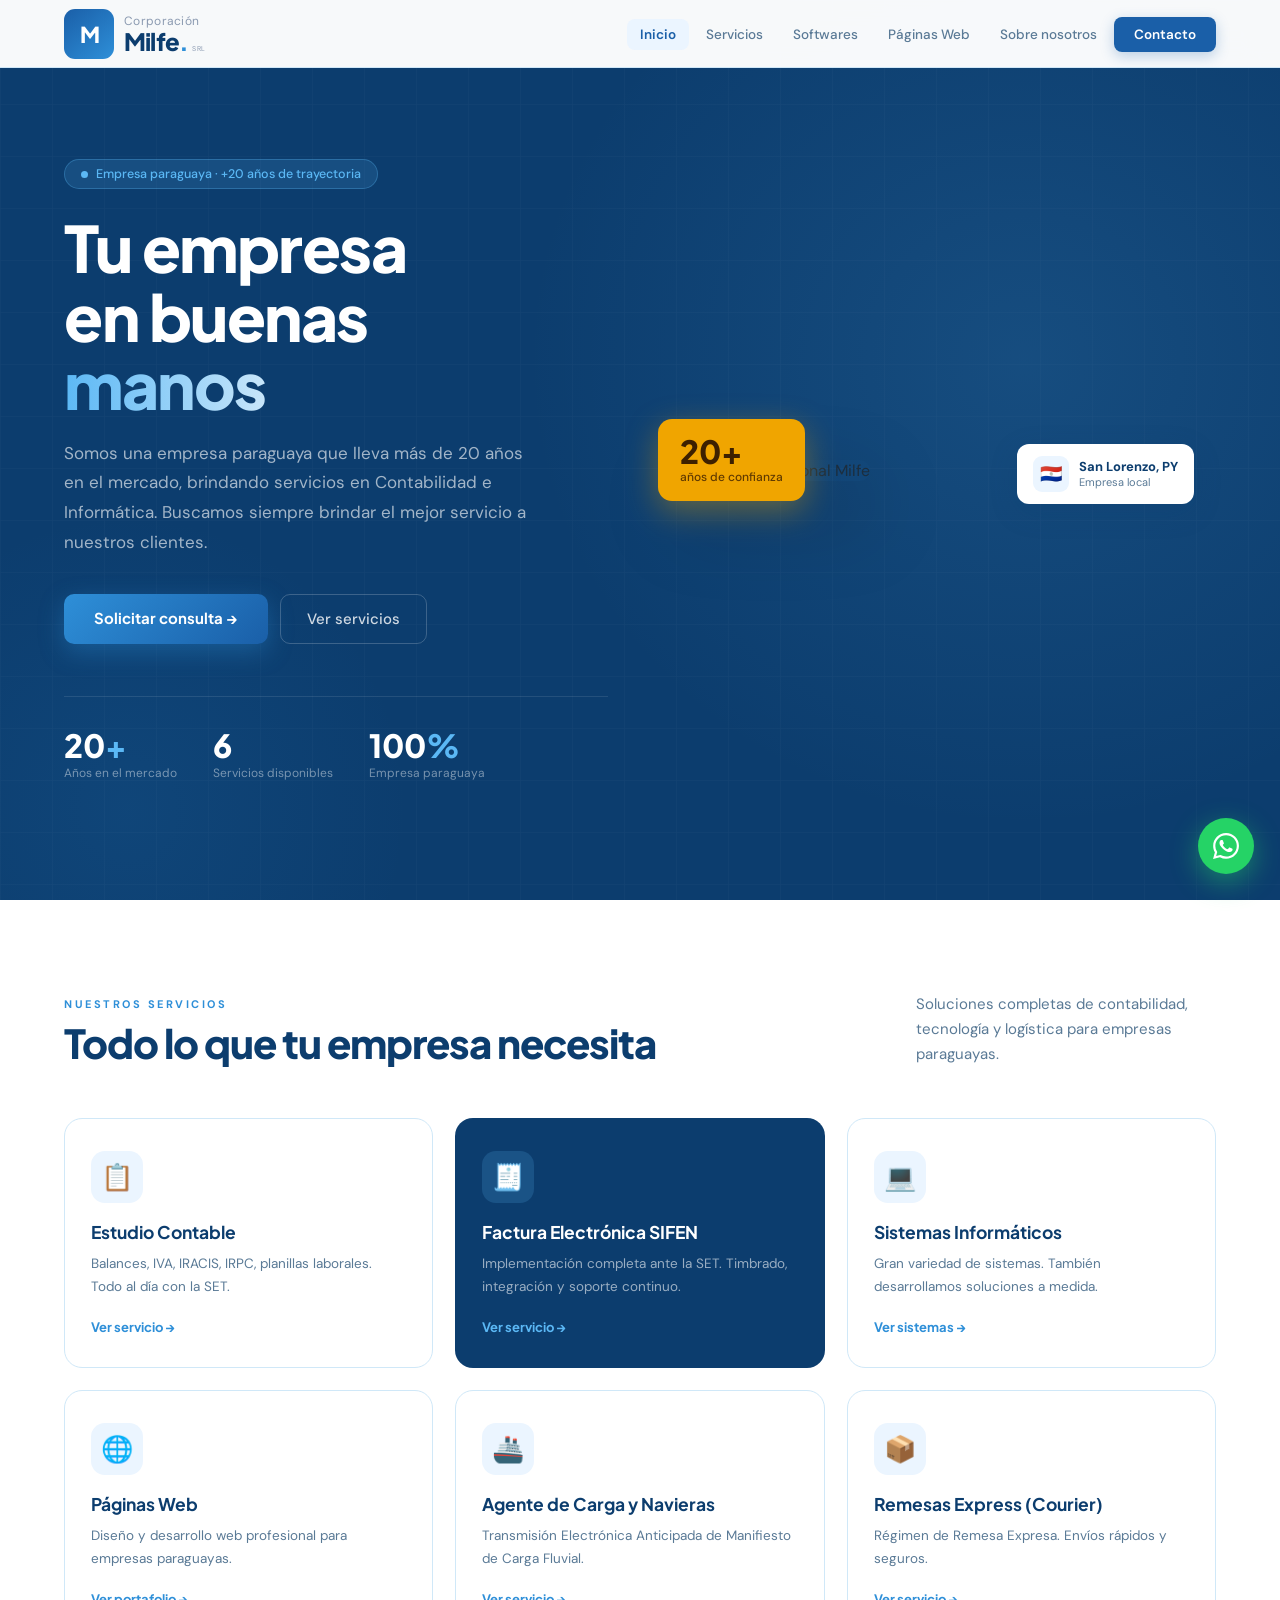
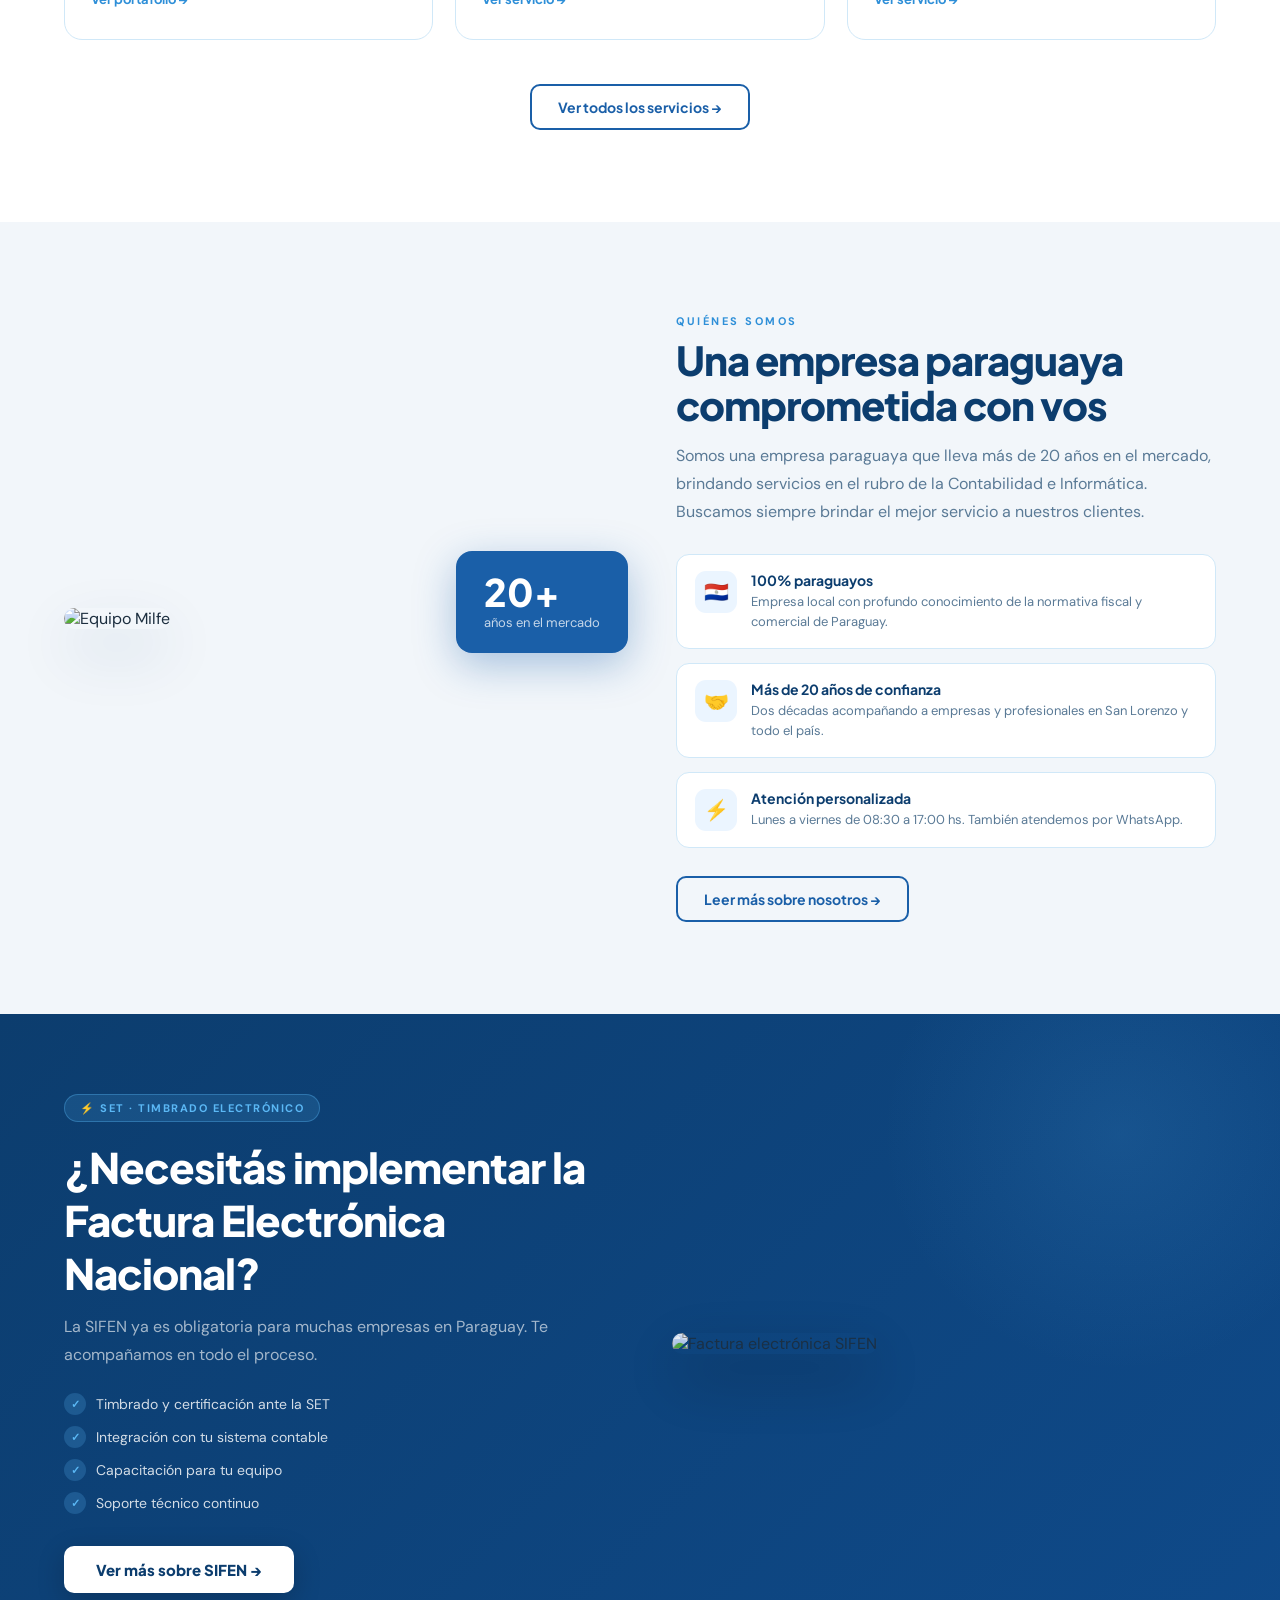
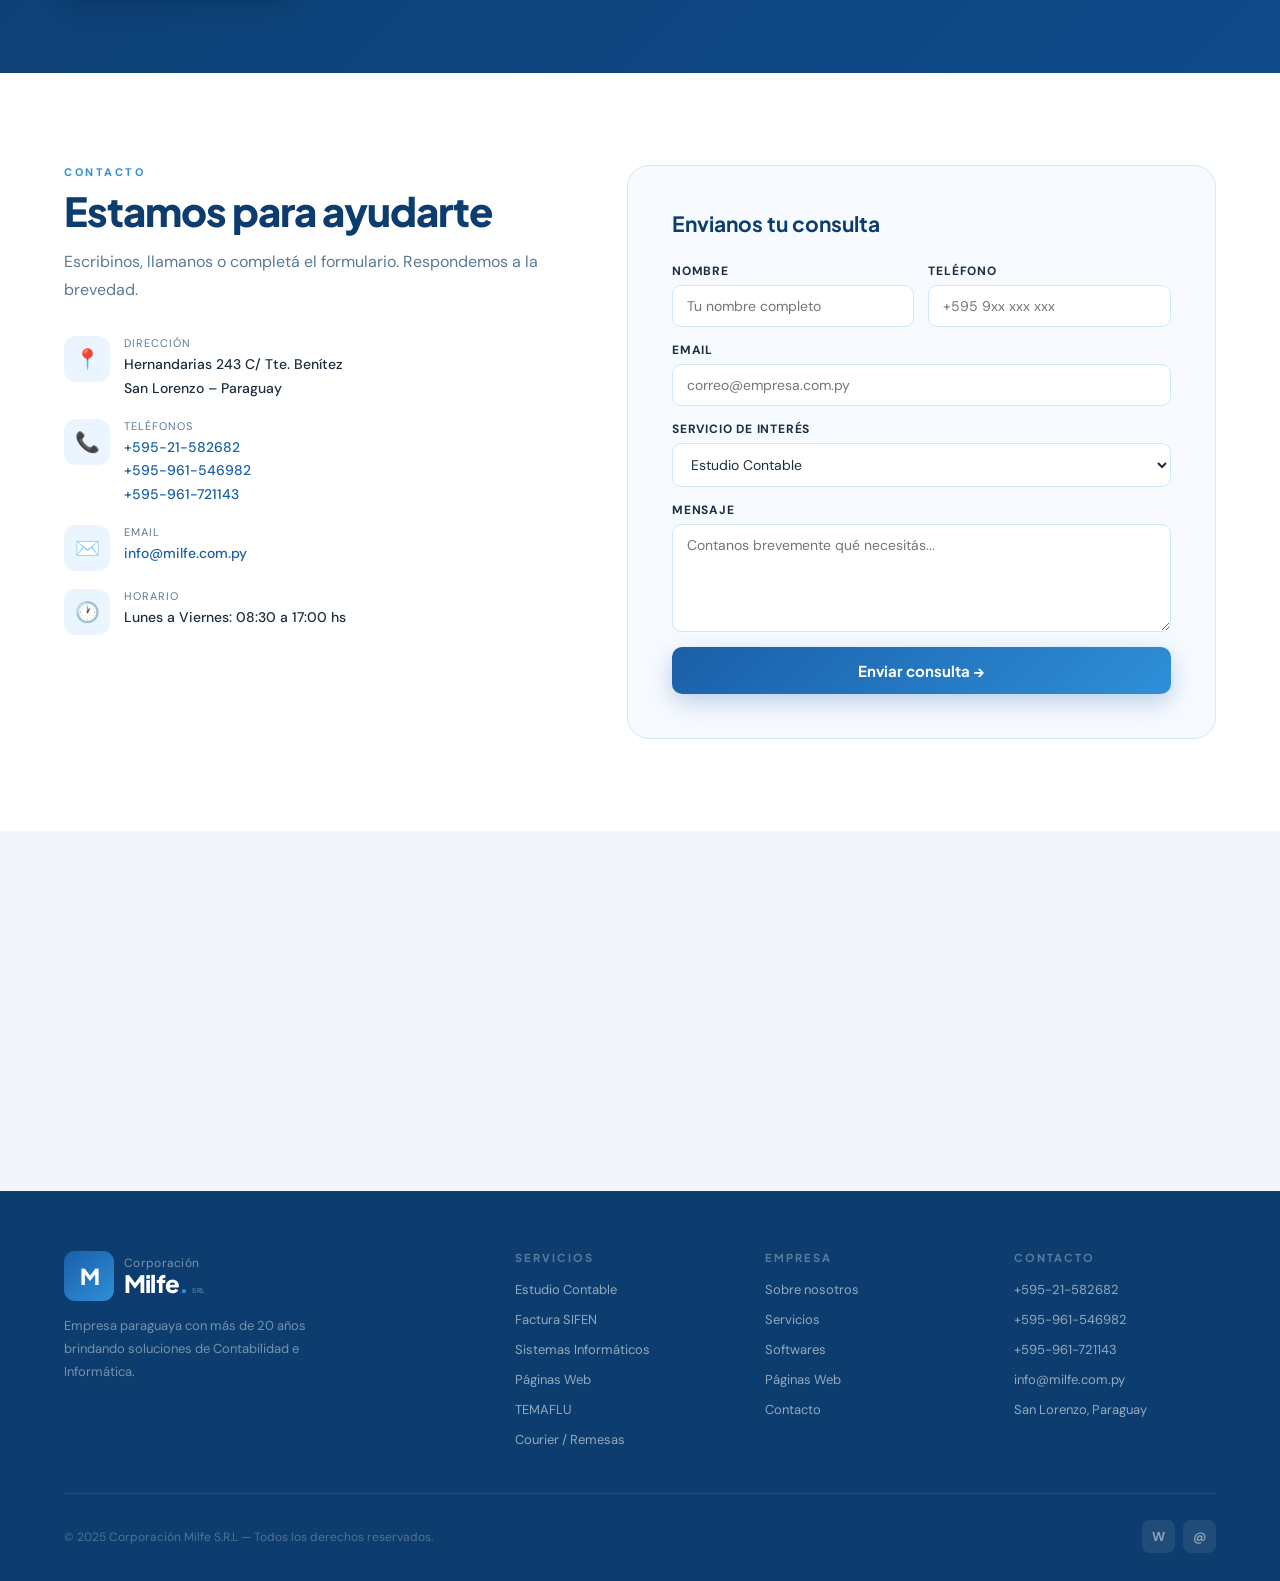
==== commit 1fb1d3d7: "Update index.html" ====
--- a/index.html
+++ b/index.html
@@ -198,7 +198,7 @@
       </div>
       <div class="cform reveal">
         <h3>Envianos tu consulta</h3>
-        <form action="https://formspree.io/f/mbdbwara" method="POST">
+        <form action="https://formspree.io/f/mjgzlere" method="POST">
           <input type="hidden" name="_subject" value="Nueva consulta desde milfe.com.py">
           <input type="hidden" name="_language" value="es">
           <div class="frow">
@@ -212,7 +212,7 @@
               <option>Factura Electrónica SIFEN</option>
               <option>Sistemas Informáticos</option>
               <option>Páginas Web</option>
-              <option>Agente de Carga</option>
+              <option>TEMAFLU</option>
               <option>Courier / Remesas</option>
               <option>Otro</option>
             </select>
@@ -248,7 +248,7 @@
         <li><a href="servicios.html#sifen">Factura SIFEN</a></li>
         <li><a href="softwares.html">Sistemas Informáticos</a></li>
         <li><a href="paginas-web.html">Páginas Web</a></li>
-        <li><a href="servicios.html#carga">Agente de Carga</a></li>
+        <li><a href="servicios.html#carga">TEMAFLU</a></li>
         <li><a href="servicios.html#courier">Courier / Remesas</a></li>
       </ul></div>
       <div class="fc"><h5>Empresa</h5><ul>
